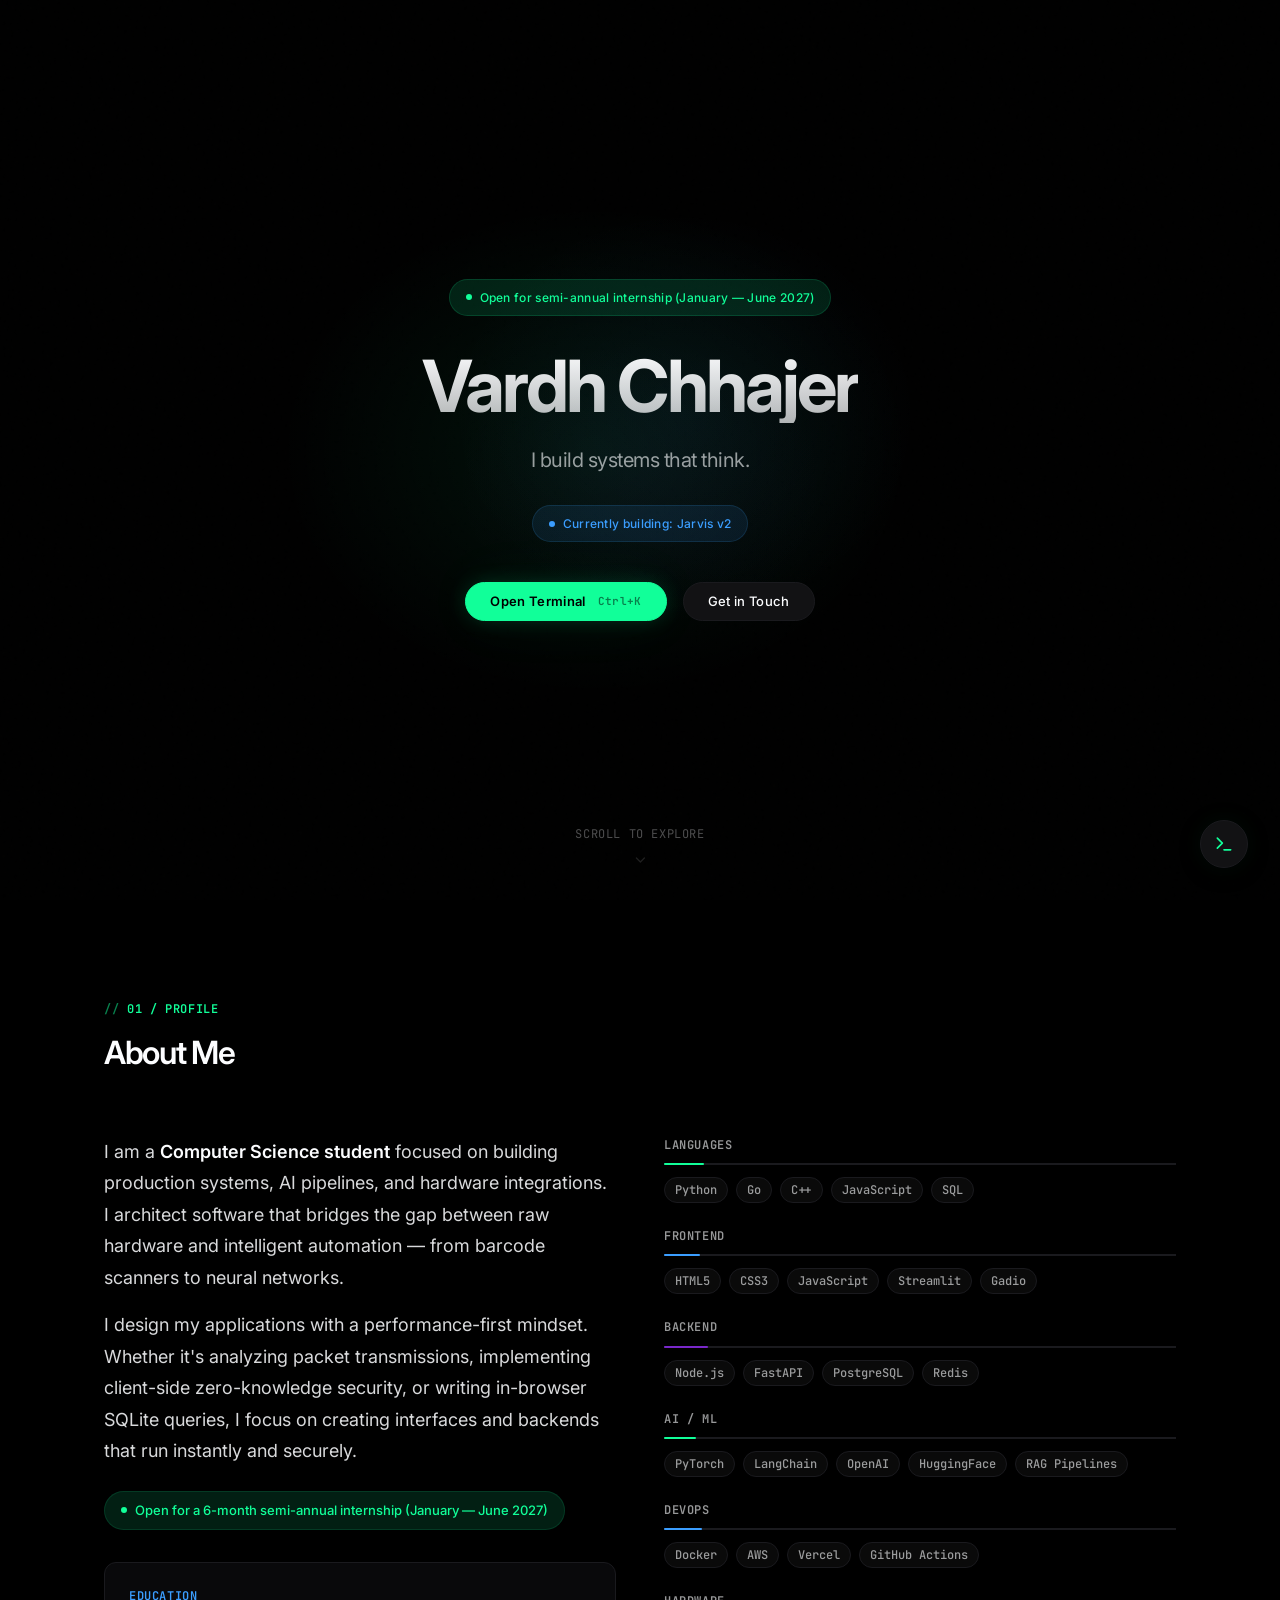
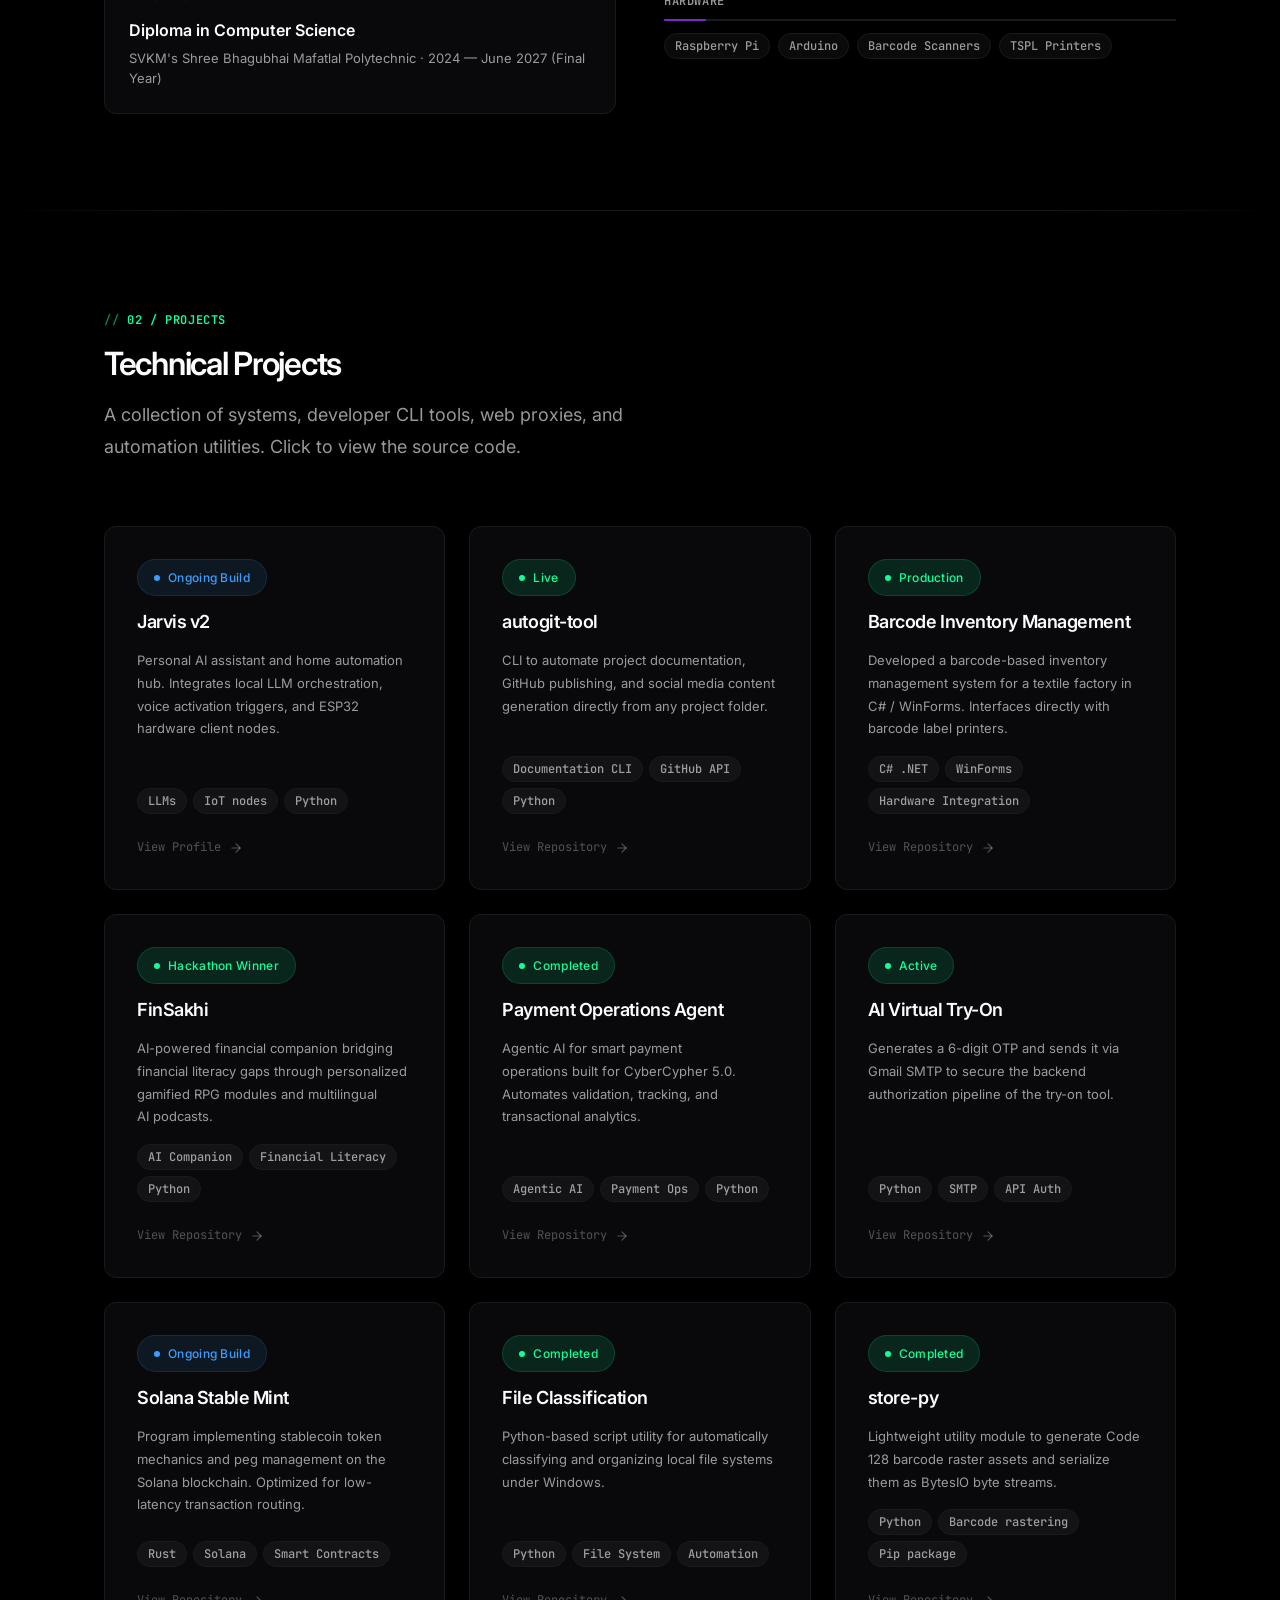
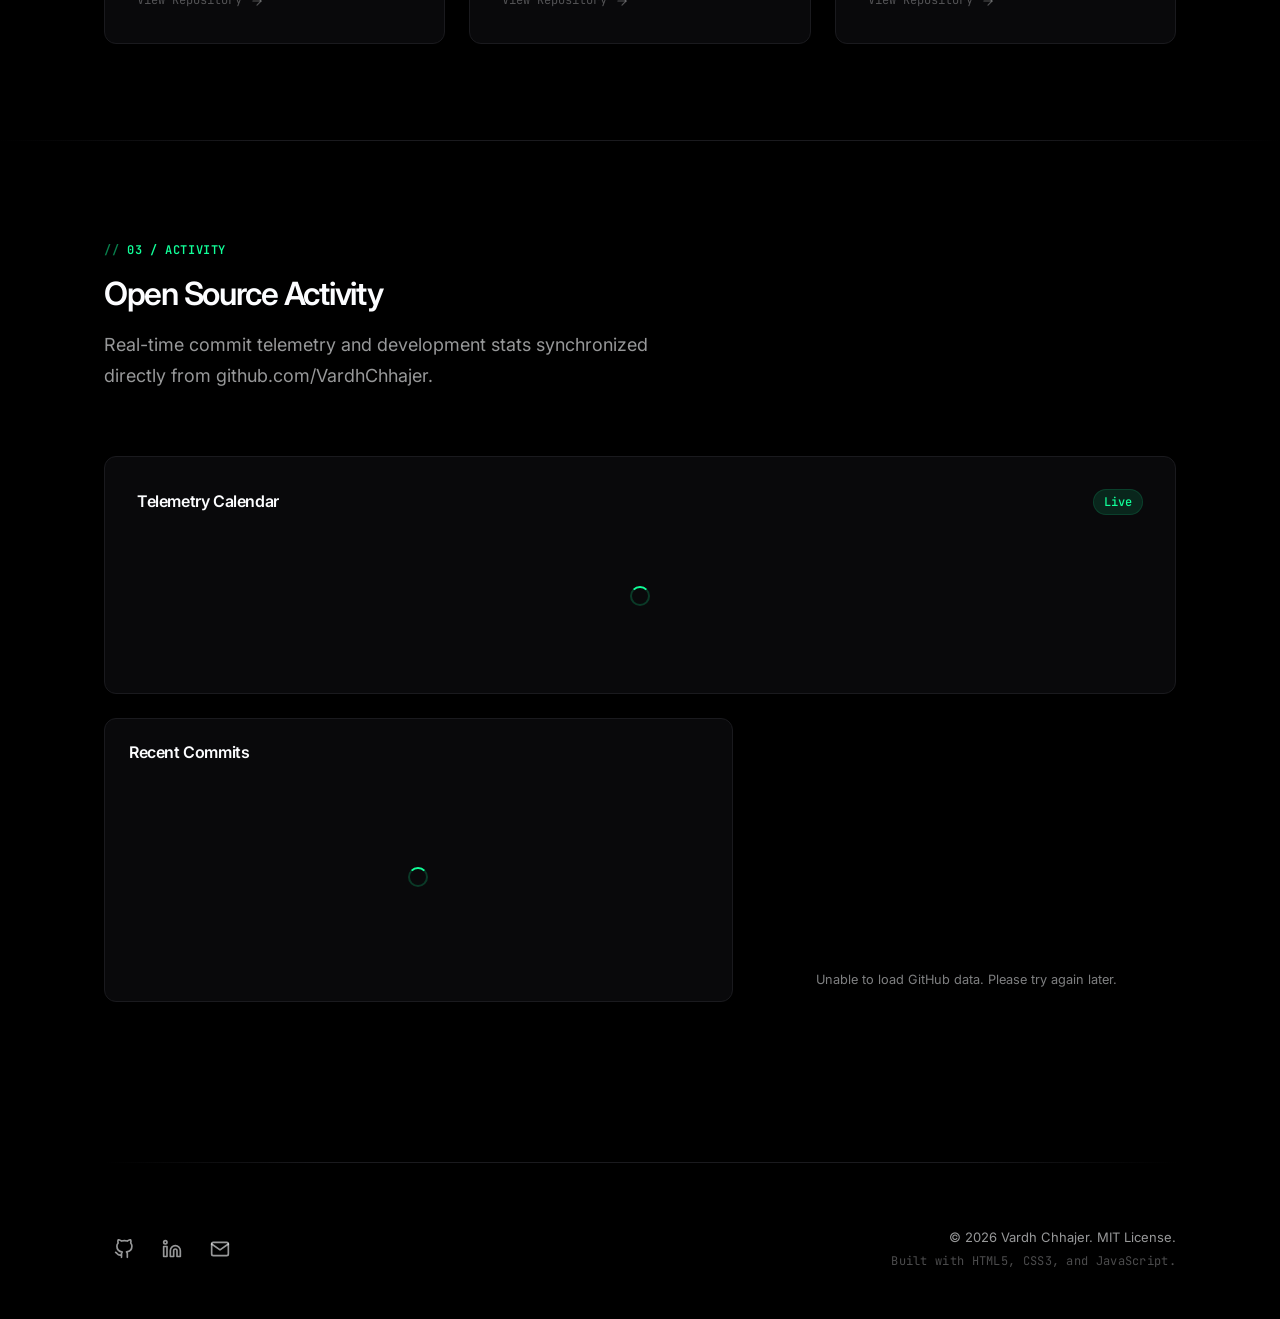
==== index.html @ 9823b561 "portfolio" ====
<!DOCTYPE html>
<html lang="en">
<head>
  <meta charset="UTF-8">
  <meta name="viewport" content="width=device-width, initial-scale=1.0">
  <meta name="description" content="Vardh Chhajer — CS student, systems developer, and AI pipeline builder. Exploring software, hardware, and automation.">
  <title>Vardh Chhajer — Portfolio</title>
  
  <!-- CSS Stylesheets -->
  <link rel="stylesheet" href="css/globals.css">
  <link rel="stylesheet" href="css/components.css">
  <link rel="stylesheet" href="css/github.css">
  <link rel="stylesheet" href="css/terminal.css">
  
  <!-- Favicon -->
  <link rel="icon" type="image/png" href="data:image/svg+xml,<svg xmlns=%22http://www.w3.org/2000/svg%22 viewBox=%220 0 100 100%22><rect width=%22100%22 height=%22100%22 rx=%2220%22 fill=%22%23000000%22/><circle cx=%2250%22 cy=%2250%22 r=%2225%22 fill=%22%2311ff99%22/></svg>">
  
  <!-- Preconnect to Google Fonts -->
  <link rel="preconnect" href="https://fonts.googleapis.com">
  <link rel="preconnect" href="https://fonts.gstatic.com" crossorigin>

  <!-- JSON-LD Person Schema -->
  <script type="application/ld+json">
    {
      "@context": "https://schema.org",
      "@type": "Person",
      "name": "Vardh Chhajer",
      "jobTitle": "Full-Stack Developer & Systems Builder",
      "url": "https://vardh.dev",
      "sameAs": [
        "https://github.com/VardhChhajer",
        "https://linkedin.com/in/vardh-chhajer"
      ],
      "knowsAbout": [
        "TypeScript", "Python", "Rust", "Go", "C++", "SQL",
        "React", "Next.js", "Tailwind CSS",
        "Node.js", "FastAPI", "PostgreSQL", "Redis",
        "PyTorch", "LangChain", "OpenAI", "RAG Pipelines",
        "Hardware Integration", "Raspberry Pi"
      ]
    }
  </script>
</head>
<body class="bg-void">

  <!-- Hero Section -->
  <header class="hero">
    <div class="hero__content">
      <div class="hero__badge animate-fade-in-up">
        <span class="status-badge">Open for semi-annual internship (January — June 2027)</span>
      </div>
      <h1 class="hero__name animate-fade-in-up" data-delay="100">Vardh Chhajer</h1>
      <p class="hero__tagline animate-fade-in-up" data-delay="200">I build systems that think.</p>
      
      <div class="hero__status animate-fade-in-up" data-delay="250">
        <span class="status-badge status-badge--blue">Currently building: Jarvis v2</span>
      </div>
      
      <div class="hero__actions animate-fade-in-up" data-delay="300">
        <button class="btn btn-primary glow-green" data-terminal-trigger>
          <span>Open Terminal</span>
          <span class="font-mono" style="opacity:0.5;font-size:0.85em;margin-left:4px">Ctrl+K</span>
        </button>
        <a href="mailto:vardh@vardh.dev" class="btn btn-secondary">Get in Touch</a>
      </div>
    </div>
    
    <div class="hero__scroll-hint">
      <span>Scroll to explore</span>
      <svg viewBox="0 0 24 24" fill="none" stroke="currentColor" stroke-width="2" stroke-linecap="round" stroke-linejoin="round">
        <polyline points="6 9 12 15 18 9"></polyline>
      </svg>
    </div>
  </header>

  <!-- About Section -->
  <section id="about" class="section section-padding">
    <div class="section-header animate-fade-in-up">
      <div class="section-label">01 / Profile</div>
      <h2 class="section-title">About Me</h2>
    </div>
    
    <div class="about__grid">
      <div class="animate-fade-in-up" data-delay="100">
        <p class="about__bio">
          I am a <strong>Computer Science student</strong> focused on building production systems, AI pipelines, and hardware integrations. I architect software that bridges the gap between raw hardware and intelligent automation — from barcode scanners to neural networks.
        </p>
        <p class="about__bio" style="margin-top:var(--space-md)">
          I design my applications with a performance-first mindset. Whether it's analyzing packet transmissions, implementing client-side zero-knowledge security, or writing in-browser SQLite queries, I focus on creating interfaces and backends that run instantly and securely.
        </p>
        <div class="about__availability">
          Open for a 6-month semi-annual internship (January — June 2027)
        </div>
        
        <div class="education-card animate-fade-in-up" data-delay="200" style="margin-top:var(--space-xl)">
          <div class="education-card__label">Education</div>
          <div class="education-card__degree">Diploma in Computer Science</div>
          <div class="education-card__school">SVKM's Shree Bhagubhai Mafatlal Polytechnic · 2024 — June 2027 (Final Year)</div>
        </div>
      </div>
      
      <div class="skills animate-stagger">
        <div class="skills__category animate-fade-in-up">
          <div class="skills__label">Languages</div>
          <div class="skills__list">
            <span class="tag">Python</span>
            <span class="tag">Go</span>
            <span class="tag">C++</span>
            <span class="tag">JavaScript</span>
            <span class="tag">SQL</span>
          </div>
        </div>
        
        <div class="skills__category animate-fade-in-up">
          <div class="skills__label">Frontend</div>
          <div class="skills__list">
            <span class="tag">HTML5</span>
            <span class="tag">CSS3</span>
            <span class="tag">JavaScript</span>
            <span class="tag">Streamlit</span>
            <span class="tag">Gadio</span>
          </div>
        </div>
        
        <div class="skills__category animate-fade-in-up">
          <div class="skills__label">Backend</div>
          <div class="skills__list">
            <span class="tag">Node.js</span>
            <span class="tag">FastAPI</span>
            <span class="tag">PostgreSQL</span>
            <span class="tag">Redis</span>
          </div>
        </div>

        <div class="skills__category animate-fade-in-up">
          <div class="skills__label">AI / ML</div>
          <div class="skills__list">
            <span class="tag">PyTorch</span>
            <span class="tag">LangChain</span>
            <span class="tag">OpenAI</span>
            <span class="tag">HuggingFace</span>
            <span class="tag">RAG Pipelines</span>
          </div>
        </div>

        <div class="skills__category animate-fade-in-up">
          <div class="skills__label">DevOps</div>
          <div class="skills__list">
            <span class="tag">Docker</span>
            <span class="tag">AWS</span>
            <span class="tag">Vercel</span>
            <span class="tag">GitHub Actions</span>
          </div>
        </div>

        <div class="skills__category animate-fade-in-up">
          <div class="skills__label">Hardware</div>
          <div class="skills__list">
            <span class="tag">Raspberry Pi</span>
            <span class="tag">Arduino</span>
            <span class="tag">Barcode Scanners</span>
            <span class="tag">TSPL Printers</span>
          </div>
        </div>
      </div>
    </div>
  </section>

  <hr class="divider">

  <!-- Projects Bento Grid Section -->
  <section id="projects" class="section section-padding">
    <div class="section-header animate-fade-in-up">
      <div class="section-label">02 / Projects</div>
      <h2 class="section-title">Technical Projects</h2>
      <p class="section-subtitle">A collection of systems, developer CLI tools, web proxies, and automation utilities. Click to view the source code.</p>
    </div>
    
    <div class="bento-grid">
      <!-- Card 1: Jarvis v2 -->
      <a href="https://github.com/vardhchhajer" target="_blank" rel="noopener" class="project-card animate-fade-in-up" data-delay="50">
        <div class="project-card__header">
          <span class="status-badge status-badge--blue project-card__status">Ongoing Build</span>
        </div>
        <h3 class="project-card__title">Jarvis v2</h3>
        <p class="project-card__desc">
          Personal AI assistant and home automation hub. Integrates local LLM orchestration, voice activation triggers, and ESP32 hardware client nodes.
        </p>
        <div class="project-card__tags">
          <span class="tag">LLMs</span>
          <span class="tag">IoT nodes</span>
          <span class="tag">Python</span>
        </div>
        <div class="project-card__link-hint">
          <span>View Profile</span>
          <svg viewBox="0 0 24 24" fill="none" stroke="currentColor" stroke-width="2" stroke-linecap="round" stroke-linejoin="round">
            <line x1="5" y1="12" x2="19" y2="12"></line>
            <polyline points="12 5 19 12 12 19"></polyline>
          </svg>
        </div>
      </a>

      <!-- Card 2: autogit-tool -->
      <a href="https://github.com/vardhchhajer/autogit-tool" target="_blank" rel="noopener" class="project-card animate-fade-in-up" data-delay="100">
        <div class="project-card__header">
          <span class="status-badge project-card__status">Live</span>
        </div>
        <h3 class="project-card__title">autogit-tool</h3>
        <p class="project-card__desc">
          CLI to automate project documentation, GitHub publishing, and social media content generation directly from any project folder.
        </p>
        <div class="project-card__tags">
          <span class="tag">Documentation CLI</span>
          <span class="tag">GitHub API</span>
          <span class="tag">Python</span>
        </div>
        <div class="project-card__link-hint">
          <span>View Repository</span>
          <svg viewBox="0 0 24 24" fill="none" stroke="currentColor" stroke-width="2" stroke-linecap="round" stroke-linejoin="round">
            <line x1="5" y1="12" x2="19" y2="12"></line>
            <polyline points="12 5 19 12 12 19"></polyline>
          </svg>
        </div>
      </a>

      <!-- Card 3: Barcode Inventory System -->
      <a href="https://github.com/vardhchhajer/Barcode-Based-Inventory-Management-System" target="_blank" rel="noopener" class="project-card animate-fade-in-up" data-delay="150">
        <div class="project-card__header">
          <span class="status-badge project-card__status">Production</span>
        </div>
        <h3 class="project-card__title">Barcode Inventory Management</h3>
        <p class="project-card__desc">
          Developed a barcode-based inventory management system for a textile factory in C# / WinForms. Interfaces directly with barcode label printers.
        </p>
        <div class="project-card__tags">
          <span class="tag">C# .NET</span>
          <span class="tag">WinForms</span>
          <span class="tag">Hardware Integration</span>
        </div>
        <div class="project-card__link-hint">
          <span>View Repository</span>
          <svg viewBox="0 0 24 24" fill="none" stroke="currentColor" stroke-width="2" stroke-linecap="round" stroke-linejoin="round">
            <line x1="5" y1="12" x2="19" y2="12"></line>
            <polyline points="12 5 19 12 12 19"></polyline>
          </svg>
        </div>
      </a>

      <!-- Card 4: finsakhi -->
      <a href="https://github.com/vardhchhajer/finsakhi" target="_blank" rel="noopener" class="project-card animate-fade-in-up" data-delay="200">
        <div class="project-card__header">
          <span class="status-badge project-card__status">Hackathon Winner</span>
        </div>
        <h3 class="project-card__title">FinSakhi</h3>
        <p class="project-card__desc">
          AI-powered financial companion bridging financial literacy gaps through personalized gamified RPG modules and multilingual AI podcasts.
        </p>
        <div class="project-card__tags">
          <span class="tag">AI Companion</span>
          <span class="tag">Financial Literacy</span>
          <span class="tag">Python</span>
        </div>
        <div class="project-card__link-hint">
          <span>View Repository</span>
          <svg viewBox="0 0 24 24" fill="none" stroke="currentColor" stroke-width="2" stroke-linecap="round" stroke-linejoin="round">
            <line x1="5" y1="12" x2="19" y2="12"></line>
            <polyline points="12 5 19 12 12 19"></polyline>
          </svg>
        </div>
      </a>

      <!-- Card 5: payment-ops-agent -->
      <a href="https://github.com/vardhchhajer/payment-ops-agent" target="_blank" rel="noopener" class="project-card animate-fade-in-up" data-delay="250">
        <div class="project-card__header">
          <span class="status-badge project-card__status">Completed</span>
        </div>
        <h3 class="project-card__title">Payment Operations Agent</h3>
        <p class="project-card__desc">
          Agentic AI for smart payment operations built for CyberCypher 5.0. Automates validation, tracking, and transactional analytics.
        </p>
        <div class="project-card__tags">
          <span class="tag">Agentic AI</span>
          <span class="tag">Payment Ops</span>
          <span class="tag">Python</span>
        </div>
        <div class="project-card__link-hint">
          <span>View Repository</span>
          <svg viewBox="0 0 24 24" fill="none" stroke="currentColor" stroke-width="2" stroke-linecap="round" stroke-linejoin="round">
            <line x1="5" y1="12" x2="19" y2="12"></line>
            <polyline points="12 5 19 12 12 19"></polyline>
          </svg>
        </div>
      </a>

      <!-- Card 6: ai-virtual-tryon -->
      <a href="https://github.com/vardhchhajer/ai-virtual-tryon" target="_blank" rel="noopener" class="project-card animate-fade-in-up" data-delay="300">
        <div class="project-card__header">
          <span class="status-badge project-card__status">Active</span>
        </div>
        <h3 class="project-card__title">AI Virtual Try-On</h3>
        <p class="project-card__desc">
          Generates a 6-digit OTP and sends it via Gmail SMTP to secure the backend authorization pipeline of the try-on tool.
        </p>
        <div class="project-card__tags">
          <span class="tag">Python</span>
          <span class="tag">SMTP</span>
          <span class="tag">API Auth</span>
        </div>
        <div class="project-card__link-hint">
          <span>View Repository</span>
          <svg viewBox="0 0 24 24" fill="none" stroke="currentColor" stroke-width="2" stroke-linecap="round" stroke-linejoin="round">
            <line x1="5" y1="12" x2="19" y2="12"></line>
            <polyline points="12 5 19 12 12 19"></polyline>
          </svg>
        </div>
      </a>

      <!-- Card 7: solana-stable-mint -->
      <a href="https://github.com/vardhchhajer/solana-stable-mint" target="_blank" rel="noopener" class="project-card animate-fade-in-up" data-delay="350">
        <div class="project-card__header">
          <span class="status-badge status-badge--blue project-card__status">Ongoing Build</span>
        </div>
        <h3 class="project-card__title">Solana Stable Mint</h3>
        <p class="project-card__desc">
          Program implementing stablecoin token mechanics and peg management on the Solana blockchain. Optimized for low-latency transaction routing.
        </p>
        <div class="project-card__tags">
          <span class="tag">Rust</span>
          <span class="tag">Solana</span>
          <span class="tag">Smart Contracts</span>
        </div>
        <div class="project-card__link-hint">
          <span>View Repository</span>
          <svg viewBox="0 0 24 24" fill="none" stroke="currentColor" stroke-width="2" stroke-linecap="round" stroke-linejoin="round">
            <line x1="5" y1="12" x2="19" y2="12"></line>
            <polyline points="12 5 19 12 12 19"></polyline>
          </svg>
        </div>
      </a>

      <!-- Card 8: File-classification -->
      <a href="https://github.com/vardhchhajer/File-classification" target="_blank" rel="noopener" class="project-card animate-fade-in-up" data-delay="400">
        <div class="project-card__header">
          <span class="status-badge project-card__status">Completed</span>
        </div>
        <h3 class="project-card__title">File Classification</h3>
        <p class="project-card__desc">
          Python-based script utility for automatically classifying and organizing local file systems under Windows.
        </p>
        <div class="project-card__tags">
          <span class="tag">Python</span>
          <span class="tag">File System</span>
          <span class="tag">Automation</span>
        </div>
        <div class="project-card__link-hint">
          <span>View Repository</span>
          <svg viewBox="0 0 24 24" fill="none" stroke="currentColor" stroke-width="2" stroke-linecap="round" stroke-linejoin="round">
            <line x1="5" y1="12" x2="19" y2="12"></line>
            <polyline points="12 5 19 12 12 19"></polyline>
          </svg>
        </div>
      </a>

      <!-- Card 9: store-py -->
      <a href="https://github.com/vardhchhajer/store-py" target="_blank" rel="noopener" class="project-card animate-fade-in-up" data-delay="450">
        <div class="project-card__header">
          <span class="status-badge project-card__status">Completed</span>
        </div>
        <h3 class="project-card__title">store-py</h3>
        <p class="project-card__desc">
          Lightweight utility module to generate Code 128 barcode raster assets and serialize them as BytesIO byte streams.
        </p>
        <div class="project-card__tags">
          <span class="tag">Python</span>
          <span class="tag">Barcode rastering</span>
          <span class="tag">Pip package</span>
        </div>
        <div class="project-card__link-hint">
          <span>View Repository</span>
          <svg viewBox="0 0 24 24" fill="none" stroke="currentColor" stroke-width="2" stroke-linecap="round" stroke-linejoin="round">
            <line x1="5" y1="12" x2="19" y2="12"></line>
            <polyline points="12 5 19 12 12 19"></polyline>
          </svg>
        </div>
      </a>
    </div>
  </section>

  <hr class="divider">

  <!-- GitHub Integration Section -->
  <section id="github" class="section section-padding">
    <div class="section-header animate-fade-in-up">
      <div class="section-label">03 / Activity</div>
      <h2 class="section-title">Open Source Activity</h2>
      <p class="section-subtitle">Real-time commit telemetry and development stats synchronized directly from github.com/VardhChhajer.</p>
    </div>
    
    <!-- Heatmap container -->
    <div class="card animate-fade-in-up" style="margin-bottom:var(--space-lg);padding:var(--space-xl)">
      <div class="flex items-center justify-between" style="margin-bottom:var(--space-md)">
        <h3 class="text-md font-semibold">Telemetry Calendar</h3>
        <span class="tag tag--green">Live</span>
      </div>
      <div data-github-heatmap style="min-height:130px" class="flex justify-center items-center">
        <div class="animate-spin" style="width:20px;height:20px;border:2px solid rgba(17,255,153,0.2);border-top-color:var(--accent-green);border-radius:50%"></div>
      </div>
    </div>
    
    <div class="github__columns">
      <!-- Commit feed -->
      <div class="card animate-fade-in-up" data-delay="100">
        <h3 class="text-md font-semibold" style="margin-bottom:var(--space-md)">Recent Commits</h3>
        <div data-github-commits style="min-height:200px">
          <div class="flex justify-center items-center" style="height:200px">
            <div class="animate-spin" style="width:20px;height:20px;border:2px solid rgba(17,255,153,0.2);border-top-color:var(--accent-green);border-radius:50%"></div>
          </div>
        </div>
      </div>
      
      <!-- Stats cards column -->
      <div class="flex flex-col gap-md">
        <div data-github-stats class="flex flex-col gap-md" style="flex:1">
          <!-- Dynamically populated stats grid -->
        </div>
        <div data-github-error></div>
      </div>
    </div>
  </section>

  <!-- Footer -->
  <footer class="footer">
    <div class="section">
      <hr class="footer__separator divider">
      <div class="footer__content">
        <div class="footer__socials">
          <a href="https://github.com/VardhChhajer" target="_blank" rel="noopener" class="footer__social-link" aria-label="GitHub">
            <svg viewBox="0 0 24 24" fill="none" stroke="currentColor" stroke-width="2" stroke-linecap="round" stroke-linejoin="round">
              <path d="M9 19c-5 1.5-5-2.5-7-3m14 6v-3.87a3.37 3.37 0 0 0-.94-2.61c3.14-.35 6.44-1.54 6.44-7A5.44 5.44 0 0 0 20 4.77 5.07 5.07 0 0 0 19.91 1S18.73.65 16 2.48a13.38 13.38 0 0 0-7 0C6.27.65 5.09 1 5.09 1A5.07 5.07 0 0 0 5 4.77a5.44 5.44 0 0 0-1.5 3.78c0 5.42 3.3 6.61 6.44 7A3.37 3.37 0 0 0 9 18.13V22"></path>
            </svg>
          </a>
          <a href="https://linkedin.com/in/vardh-chhajer" target="_blank" rel="noopener" class="footer__social-link" aria-label="LinkedIn">
            <svg viewBox="0 0 24 24" fill="none" stroke="currentColor" stroke-width="2" stroke-linecap="round" stroke-linejoin="round">
              <path d="M16 8a6 6 0 0 1 6 6v7h-4v-7a2 2 0 0 0-2-2 2 2 0 0 0-2 2v7h-4v-7a6 6 0 0 1 6-6z"></path>
              <rect x="2" y="9" width="4" height="12"></rect>
              <circle cx="4" cy="4" r="2"></circle>
            </svg>
          </a>
          <a href="mailto:vardh@vardh.dev" class="footer__social-link" aria-label="Email">
            <svg viewBox="0 0 24 24" fill="none" stroke="currentColor" stroke-width="2" stroke-linecap="round" stroke-linejoin="round">
              <path d="M4 4h16c1.1 0 2 .9 2 2v12c0 1.1-.9 2-2 2H4c-1.1 0-2-.9-2-2V6c0-1.1.9-2 2-2z"></path>
              <polyline points="22,6 12,13 2,6"></polyline>
            </svg>
          </a>
        </div>
        
        <div class="footer__info">
          <div class="footer__copyright">
            &copy; 2026 Vardh Chhajer. MIT License.
          </div>
          <div class="footer__built-with">
            Built with HTML5, CSS3, and JavaScript.
          </div>
        </div>
      </div>
    </div>
  </footer>

  <!-- Shared Terminal Overlay -->
  <div id="terminal-overlay" class="terminal-overlay hidden" role="dialog" aria-label="Terminal"></div>
  <button id="terminal-fab" class="terminal-fab" aria-label="Open terminal" data-terminal-trigger>
    <svg viewBox="0 0 24 24" fill="none" stroke="currentColor" stroke-width="2" stroke-linecap="round" stroke-linejoin="round" style="width:20px;height:20px;color:var(--accent-green)"><polyline points="4 17 10 11 4 5"></polyline><line x1="12" y1="19" x2="20" y2="19"></line></svg>
  </button>
  <!-- Scripts -->
  <script type="module" src="js/main.js"></script>
</body>
</html>
---- css/globals.css ----
/* ═══════════════════════════════════════════════════════════════
   PORTFOLIO DESIGN SYSTEM — globals.css
   A premium dark design system for vardh.dev
   ═══════════════════════════════════════════════════════════════ */

/* ── Font Loading ──────────────────────────────────────────── */
@import url('https://fonts.googleapis.com/css2?family=Inter:wght@300;400;500;600;700&family=JetBrains+Mono:wght@400;500;600&display=swap');

/* ── CSS Custom Properties ─────────────────────────────────── */
:root {
  /* Surfaces */
  --void:             #000000;
  --surface-card:     #09090b;
  --surface-elevated: #121214;
  --surface-deep:     #050507;

  /* Typography Colors */
  --primary:          #fcfdff;
  --body:             rgba(252, 253, 255, 0.86);
  --muted:            rgba(252, 253, 255, 0.60);
  --faint:            rgba(252, 253, 255, 0.30);

  /* Borders */
  --border:           #1a1a1e;
  --border-hover:     #2a2a30;
  --border-active:    #3a3a42;

  /* Accent Palette */
  --accent-green:     #11ff99;
  --accent-blue:      #3b9eff;
  --accent-purple:    #7928ca;
  --accent-green-dim: rgba(17, 255, 153, 0.12);
  --accent-blue-dim:  rgba(59, 158, 255, 0.10);
  --accent-purple-dim:rgba(121, 40, 202, 0.10);

  /* Border Radii */
  --radius-sm:   6px;
  --radius-md:   8px;
  --radius-lg:   12px;
  --radius-xl:   16px;
  --radius-full: 9999px;

  /* Spacing Scale */
  --space-2xs: 4px;
  --space-xs:  8px;
  --space-sm:  12px;
  --space-md:  16px;
  --space-lg:  24px;
  --space-xl:  32px;
  --space-2xl: 48px;
  --space-3xl: 64px;
  --space-section: 96px;

  /* Typography */
  --font-sans:  'Inter', -apple-system, BlinkMacSystemFont, 'Segoe UI', Roboto, Oxygen, Ubuntu, sans-serif;
  --font-mono:  'JetBrains Mono', 'Cascadia Code', 'Fira Code', 'Consolas', monospace;

  --text-xs:    0.75rem;    /* 12px */
  --text-sm:    0.8125rem;  /* 13px */
  --text-base:  0.9375rem;  /* 15px */
  --text-md:    1rem;       /* 16px */
  --text-lg:    1.125rem;   /* 18px */
  --text-xl:    1.25rem;    /* 20px */
  --text-2xl:   1.5rem;     /* 24px */
  --text-3xl:   2rem;       /* 32px */
  --text-4xl:   2.5rem;     /* 40px */
  --text-5xl:   3rem;       /* 48px */
  --text-6xl:   3.75rem;    /* 60px */
  --text-display: clamp(2.5rem, 5vw + 1rem, 4.5rem);

  --leading-tight:  1.15;
  --leading-snug:   1.3;
  --leading-normal: 1.6;
  --leading-relaxed:1.75;

  --tracking-tighter: -0.04em;
  --tracking-tight:   -0.025em;
  --tracking-normal:   0;
  --tracking-wide:     0.025em;
  --tracking-wider:    0.05em;

  /* Shadows & Glows */
  --shadow-sm:    0 1px 2px rgba(0,0,0,0.5);
  --shadow-md:    0 4px 12px rgba(0,0,0,0.4);
  --shadow-lg:    0 8px 30px rgba(0,0,0,0.5);
  --shadow-xl:    0 20px 60px rgba(0,0,0,0.6);
  --glow-green:   0 0 20px rgba(17,255,153,0.15), 0 0 60px rgba(17,255,153,0.05);
  --glow-blue:    0 0 20px rgba(59,158,255,0.15), 0 0 60px rgba(59,158,255,0.05);
  --glow-purple:  0 0 20px rgba(121,40,202,0.15), 0 0 60px rgba(121,40,202,0.05);
  --glow-green-strong:  0 0 30px rgba(17,255,153,0.25), 0 0 80px rgba(17,255,153,0.08);
  --glow-blue-strong:   0 0 30px rgba(59,158,255,0.25), 0 0 80px rgba(59,158,255,0.08);

  /* Transitions */
  --ease-out-expo: cubic-bezier(0.16, 1, 0.3, 1);
  --ease-out-quart: cubic-bezier(0.25, 1, 0.5, 1);
  --ease-spring: cubic-bezier(0.34, 1.56, 0.64, 1);
  --duration-fast:   150ms;
  --duration-normal: 250ms;
  --duration-slow:   400ms;
  --duration-slower:  600ms;

  /* Z-index scale */
  --z-base:     1;
  --z-dropdown: 100;
  --z-sticky:   200;
  --z-overlay:  500;
  --z-modal:    1000;
  --z-terminal: 9999;
}


/* ── CSS Reset ─────────────────────────────────────────────── */
*, *::before, *::after {
  margin: 0;
  padding: 0;
  box-sizing: border-box;
}

html {
  scroll-behavior: smooth;
  -webkit-text-size-adjust: 100%;
  text-size-adjust: 100%;
  -moz-osx-font-smoothing: grayscale;
  -webkit-font-smoothing: antialiased;
  font-synthesis: none;
  text-rendering: optimizeLegibility;
}

body {
  font-family: var(--font-sans);
  font-size: var(--text-base);
  line-height: var(--leading-normal);
  color: var(--body);
  background-color: var(--void);
  min-height: 100vh;
  overflow-x: hidden;
}

img, picture, video, canvas, svg {
  display: block;
  max-width: 100%;
}

input, button, textarea, select {
  font: inherit;
  color: inherit;
}

a {
  color: inherit;
  text-decoration: none;
}

ul, ol {
  list-style: none;
}

h1, h2, h3, h4, h5, h6 {
  color: var(--primary);
  font-weight: 600;
  line-height: var(--leading-tight);
  letter-spacing: var(--tracking-tight);
  text-wrap: balance;
}

p {
  text-wrap: pretty;
}

::selection {
  background-color: rgba(17, 255, 153, 0.20);
  color: var(--primary);
}

::-moz-selection {
  background-color: rgba(17, 255, 153, 0.20);
  color: var(--primary);
}

/* Focus styles */
:focus-visible {
  outline: 2px solid var(--accent-green);
  outline-offset: 2px;
  border-radius: var(--radius-sm);
}

/* Scrollbar styling */
::-webkit-scrollbar {
  width: 6px;
  height: 6px;
}

::-webkit-scrollbar-track {
  background: transparent;
}

::-webkit-scrollbar-thumb {
  background: var(--border-hover);
  border-radius: var(--radius-full);
}

::-webkit-scrollbar-thumb:hover {
  background: var(--border-active);
}


/* ── Typography Utilities ──────────────────────────────────── */
.text-primary   { color: var(--primary) !important; }
.text-body      { color: var(--body) !important; }
.text-muted     { color: var(--muted) !important; }
.text-faint     { color: var(--faint) !important; }
.text-accent-green  { color: var(--accent-green) !important; }
.text-accent-blue   { color: var(--accent-blue) !important; }
.text-accent-purple { color: var(--accent-purple) !important; }

.text-xs    { font-size: var(--text-xs); }
.text-sm    { font-size: var(--text-sm); }
.text-base  { font-size: var(--text-base); }
.text-md    { font-size: var(--text-md); }
.text-lg    { font-size: var(--text-lg); }
.text-xl    { font-size: var(--text-xl); }
.text-2xl   { font-size: var(--text-2xl); }
.text-3xl   { font-size: var(--text-3xl); }

.font-mono  { font-family: var(--font-mono); }
.font-light    { font-weight: 300; }
.font-normal   { font-weight: 400; }
.font-medium   { font-weight: 500; }
.font-semibold { font-weight: 600; }
.font-bold     { font-weight: 700; }

.tracking-tighter { letter-spacing: var(--tracking-tighter); }
.tracking-tight   { letter-spacing: var(--tracking-tight); }
.tracking-wide    { letter-spacing: var(--tracking-wide); }
.tracking-wider   { letter-spacing: var(--tracking-wider); }

.leading-tight   { line-height: var(--leading-tight); }
.leading-snug    { line-height: var(--leading-snug); }
.leading-normal  { line-height: var(--leading-normal); }
.leading-relaxed { line-height: var(--leading-relaxed); }

.uppercase { text-transform: uppercase; }


/* ── Background Utilities ──────────────────────────────────── */
.bg-void            { background-color: var(--void); }
.bg-surface-card    { background-color: var(--surface-card); }
.bg-surface-elevated{ background-color: var(--surface-elevated); }
.bg-surface-deep    { background-color: var(--surface-deep); }


/* ── Layout Utilities ──────────────────────────────────────── */
.section {
  width: 100%;
  max-width: 1120px;
  margin-left: auto;
  margin-right: auto;
  padding-left: var(--space-lg);
  padding-right: var(--space-lg);
}

.section-padding {
  padding-top: var(--space-section);
  padding-bottom: var(--space-section);
}

.flex       { display: flex; }
.flex-col   { flex-direction: column; }
.flex-wrap  { flex-wrap: wrap; }
.items-center   { align-items: center; }
.items-start    { align-items: flex-start; }
.justify-center { justify-content: center; }
.justify-between{ justify-content: space-between; }
.gap-xs     { gap: var(--space-xs); }
.gap-sm     { gap: var(--space-sm); }
.gap-md     { gap: var(--space-md); }
.gap-lg     { gap: var(--space-lg); }
.gap-xl     { gap: var(--space-xl); }

.hidden { display: none !important; }
.sr-only {
  position: absolute;
  width: 1px;
  height: 1px;
  padding: 0;
  margin: -1px;
  overflow: hidden;
  clip: rect(0, 0, 0, 0);
  white-space: nowrap;
  border: 0;
}


/* ── Component: Buttons ────────────────────────────────────── */
.btn {
  display: inline-flex;
  align-items: center;
  justify-content: center;
  gap: var(--space-xs);
  padding: var(--space-sm) var(--space-lg);
  font-size: var(--text-sm);
  font-weight: 500;
  letter-spacing: var(--tracking-wide);
  border-radius: var(--radius-full);
  border: 1px solid transparent;
  cursor: pointer;
  transition:
    background-color var(--duration-normal) var(--ease-out-expo),
    border-color var(--duration-normal) var(--ease-out-expo),
    box-shadow var(--duration-normal) var(--ease-out-expo),
    transform var(--duration-fast) var(--ease-out-expo);
  white-space: nowrap;
  user-select: none;
  -webkit-user-select: none;
  text-decoration: none;
  line-height: 1;
}

.btn:active {
  transform: scale(0.97);
}

.btn-primary {
  background-color: var(--accent-green);
  color: var(--void);
  border-color: var(--accent-green);
  font-weight: 600;
}

.btn-primary:hover {
  background-color: #14e88d;
  box-shadow: var(--glow-green-strong);
  transform: translateY(-1px);
}

.btn-primary:active {
  transform: translateY(0) scale(0.97);
}

.btn-secondary {
  background-color: var(--surface-elevated);
  color: var(--primary);
  border-color: var(--border);
}

.btn-secondary:hover {
  background-color: #1a1a1e;
  border-color: var(--border-hover);
  box-shadow: var(--shadow-md);
  transform: translateY(-1px);
}

.btn-ghost {
  background-color: transparent;
  color: var(--muted);
  border-color: transparent;
}

.btn-ghost:hover {
  color: var(--primary);
  background-color: rgba(252, 253, 255, 0.05);
}

.btn-sm {
  padding: var(--space-xs) var(--space-md);
  font-size: var(--text-xs);
}

.btn-lg {
  padding: var(--space-md) var(--space-xl);
  font-size: var(--text-base);
}

.btn-icon {
  width: 36px;
  height: 36px;
  padding: 0;
  border-radius: var(--radius-md);
}


/* ── Component: Status Badge ───────────────────────────────── */
.status-badge {
  display: inline-flex;
  align-items: center;
  gap: var(--space-xs);
  padding: var(--space-xs) var(--space-md);
  font-size: var(--text-xs);
  font-weight: 500;
  color: var(--accent-green);
  background-color: var(--accent-green-dim);
  border: 1px solid rgba(17, 255, 153, 0.15);
  border-radius: var(--radius-full);
  letter-spacing: var(--tracking-wide);
}

.status-badge::before {
  content: '';
  width: 6px;
  height: 6px;
  border-radius: 50%;
  background-color: var(--accent-green);
  flex-shrink: 0;
}

.status-badge--blue {
  color: var(--accent-blue);
  background-color: var(--accent-blue-dim);
  border-color: rgba(59, 158, 255, 0.15);
}

.status-badge--blue::before {
  background-color: var(--accent-blue);
}


/* ── Component: Card ───────────────────────────────────────── */
.card {
  background-color: var(--surface-card);
  border: 1px solid var(--border);
  border-radius: var(--radius-lg);
  padding: var(--space-lg);
  transition:
    background-color var(--duration-normal) var(--ease-out-expo),
    border-color var(--duration-normal) var(--ease-out-expo),
    box-shadow var(--duration-slow) var(--ease-out-expo),
    transform var(--duration-normal) var(--ease-out-expo);
  position: relative;
  overflow: hidden;
}

.card:hover {
  background-color: var(--surface-elevated);
  border-color: var(--border-hover);
  transform: translateY(-2px);
  box-shadow: var(--shadow-lg);
}

.card::before {
  content: '';
  position: absolute;
  inset: 0;
  border-radius: inherit;
  opacity: 0;
  transition: opacity var(--duration-slow) var(--ease-out-expo);
  pointer-events: none;
  background: radial-gradient(
    600px circle at var(--mouse-x, 50%) var(--mouse-y, 50%),
    rgba(17, 255, 153, 0.04),
    transparent 40%
  );
}

.card:hover::before {
  opacity: 1;
}

.card-clickable {
  cursor: pointer;
}

.card-clickable:hover {
  border-color: rgba(17, 255, 153, 0.15);
}


/* ── Component: Tag ────────────────────────────────────────── */
.tag {
  display: inline-flex;
  align-items: center;
  padding: 3px 10px;
  font-size: var(--text-xs);
  font-weight: 500;
  font-family: var(--font-mono);
  color: var(--muted);
  background-color: rgba(252, 253, 255, 0.04);
  border: 1px solid var(--border);
  border-radius: var(--radius-full);
  white-space: nowrap;
  line-height: 1.5;
  transition:
    background-color var(--duration-fast) var(--ease-out-expo),
    border-color var(--duration-fast) var(--ease-out-expo),
    color var(--duration-fast) var(--ease-out-expo);
}

.tag:hover {
  background-color: rgba(252, 253, 255, 0.06);
  border-color: var(--border-hover);
  color: var(--body);
}

.tag--green {
  color: var(--accent-green);
  background-color: var(--accent-green-dim);
  border-color: rgba(17, 255, 153, 0.12);
}

.tag--blue {
  color: var(--accent-blue);
  background-color: var(--accent-blue-dim);
  border-color: rgba(59, 158, 255, 0.12);
}


/* ── Component: Section Header ─────────────────────────────── */
.section-header {
  margin-bottom: var(--space-3xl);
}

.section-label {
  display: inline-flex;
  align-items: center;
  gap: var(--space-xs);
  font-size: var(--text-xs);
  font-weight: 600;
  font-family: var(--font-mono);
  color: var(--accent-green);
  text-transform: uppercase;
  letter-spacing: var(--tracking-wider);
  margin-bottom: var(--space-md);
}

.section-label::before {
  content: '//';
  opacity: 0.5;
}

.section-title {
  font-size: var(--text-3xl);
  font-weight: 600;
  color: var(--primary);
  letter-spacing: var(--tracking-tighter);
  line-height: var(--leading-tight);
  margin-bottom: var(--space-md);
}

.section-subtitle {
  font-size: var(--text-lg);
  color: var(--muted);
  max-width: 560px;
  line-height: var(--leading-relaxed);
}


/* ── Component: Divider ────────────────────────────────────── */
.divider {
  width: 100%;
  height: 1px;
  background: linear-gradient(
    90deg,
    transparent,
    var(--border) 20%,
    var(--border) 80%,
    transparent
  );
  border: none;
}


/* ── Glow Utilities ────────────────────────────────────────── */
.glow-green  { box-shadow: var(--glow-green); }
.glow-blue   { box-shadow: var(--glow-blue); }
.glow-purple { box-shadow: var(--glow-purple); }


/* ── Animations (respects prefers-reduced-motion) ──────────── */

/* Fade in up */
.animate-fade-in-up {
  opacity: 0;
  transform: translateY(24px);
  transition:
    opacity var(--duration-slower) var(--ease-out-expo),
    transform var(--duration-slower) var(--ease-out-expo);
}

.animate-fade-in-up.is-visible {
  opacity: 1;
  transform: translateY(0);
}

/* Stagger children */
.animate-stagger > .animate-fade-in-up:nth-child(1) { transition-delay: 0ms; }
.animate-stagger > .animate-fade-in-up:nth-child(2) { transition-delay: 80ms; }
.animate-stagger > .animate-fade-in-up:nth-child(3) { transition-delay: 160ms; }
.animate-stagger > .animate-fade-in-up:nth-child(4) { transition-delay: 240ms; }
.animate-stagger > .animate-fade-in-up:nth-child(5) { transition-delay: 320ms; }
.animate-stagger > .animate-fade-in-up:nth-child(6) { transition-delay: 400ms; }

/* Pulse animation for status badge */
@keyframes pulse-dot {
  0%, 100% { opacity: 1; transform: scale(1); }
  50%      { opacity: 0.5; transform: scale(1.8); }
}

.status-badge::before {
  animation: pulse-dot 2s ease-in-out infinite;
}

/* Glow pulse */
@keyframes glow-pulse {
  0%, 100% { opacity: 0.6; }
  50%      { opacity: 1; }
}

.animate-glow-pulse {
  animation: glow-pulse 3s ease-in-out infinite;
}

/* Gentle float */
@keyframes gentle-float {
  0%, 100% { transform: translateY(0px); }
  50%      { transform: translateY(-6px); }
}

.animate-float {
  animation: gentle-float 6s ease-in-out infinite;
}

/* Spin (for loading) */
@keyframes spin {
  to { transform: rotate(360deg); }
}

.animate-spin {
  animation: spin 1s linear infinite;
}

/* Shimmer for loading states */
@keyframes shimmer {
  0%   { background-position: -200% 0; }
  100% { background-position: 200% 0; }
}

.animate-shimmer {
  background: linear-gradient(
    90deg,
    var(--surface-card) 25%,
    var(--surface-elevated) 50%,
    var(--surface-card) 75%
  );
  background-size: 200% 100%;
  animation: shimmer 2s ease-in-out infinite;
}

/* ── Reduced Motion Gate ───────────────────────────────────── */
@media (prefers-reduced-motion: reduce) {
  *, *::before, *::after {
    animation-duration: 0.01ms !important;
    animation-iteration-count: 1 !important;
    transition-duration: 0.01ms !important;
    scroll-behavior: auto !important;
  }

  .animate-fade-in-up {
    opacity: 1;
    transform: none;
  }
}


/* ── Responsive Breakpoints ────────────────────────────────── */

/* Tablet: 640px–1024px */
@media (max-width: 1024px) {
  :root {
    --space-section: 72px;
  }

  .section {
    padding-left: var(--space-lg);
    padding-right: var(--space-lg);
  }

  .section-title {
    font-size: var(--text-2xl);
  }
}

/* Mobile: < 640px */
@media (max-width: 639px) {
  :root {
    --space-section: 56px;
  }

  .section {
    padding-left: var(--space-md);
    padding-right: var(--space-md);
  }

  .section-title {
    font-size: var(--text-xl);
  }

  .section-subtitle {
    font-size: var(--text-base);
  }

  .btn {
    padding: var(--space-sm) var(--space-lg);
    font-size: var(--text-sm);
  }

  .btn-lg {
    padding: var(--space-sm) var(--space-xl);
    font-size: var(--text-sm);
  }
}
---- css/components.css ----
/* ═══════════════════════════════════════════════════════════════
   HOMEPAGE COMPONENTS — components.css
   Hero, About, Bento Grid, Footer section styles
   ═══════════════════════════════════════════════════════════════ */


/* ── HERO SECTION ──────────────────────────────────────────── */
.hero {
  position: relative;
  min-height: 100vh;
  min-height: 100dvh;
  display: flex;
  align-items: center;
  justify-content: center;
  text-align: center;
  overflow: hidden;
  padding: var(--space-xl) var(--space-lg);
}

/* The atmospheric glow — the "wow" moment */
.hero::before {
  content: '';
  position: absolute;
  top: 50%;
  left: 50%;
  transform: translate(-50%, -50%);
  width: 900px;
  height: 700px;
  background:
    radial-gradient(
      ellipse 50% 50% at 45% 50%,
      rgba(17, 255, 153, 0.07) 0%,
      transparent 70%
    ),
    radial-gradient(
      ellipse 40% 45% at 55% 45%,
      rgba(59, 158, 255, 0.05) 0%,
      transparent 65%
    ),
    radial-gradient(
      ellipse 35% 35% at 50% 55%,
      rgba(121, 40, 202, 0.03) 0%,
      transparent 60%
    );
  pointer-events: none;
  z-index: 0;
}

/* A subtle noise texture overlay for depth */
.hero::after {
  content: '';
  position: absolute;
  inset: 0;
  background-image: url("data:image/svg+xml,%3Csvg viewBox='0 0 256 256' xmlns='http://www.w3.org/2000/svg'%3E%3Cfilter id='noise'%3E%3CfeTurbulence type='fractalNoise' baseFrequency='0.9' numOctaves='4' stitchTiles='stitch'/%3E%3C/filter%3E%3Crect width='100%25' height='100%25' filter='url(%23noise)' opacity='0.02'/%3E%3C/svg%3E");
  opacity: 0.4;
  pointer-events: none;
  z-index: 0;
}

.hero__content {
  position: relative;
  z-index: 1;
  display: flex;
  flex-direction: column;
  align-items: center;
  gap: var(--space-lg);
  max-width: 700px;
}

.hero__badge {
  margin-bottom: var(--space-xs);
}

.hero__name {
  font-size: var(--text-display);
  font-weight: 700;
  color: var(--primary);
  letter-spacing: var(--tracking-tighter);
  line-height: 1.05;
  background: linear-gradient(
    180deg,
    var(--primary) 0%,
    rgba(252, 253, 255, 0.7) 100%
  );
  -webkit-background-clip: text;
  background-clip: text;
  -webkit-text-fill-color: transparent;
}

.hero__tagline {
  font-size: var(--text-xl);
  color: var(--muted);
  font-weight: 400;
  letter-spacing: var(--tracking-tight);
  line-height: var(--leading-snug);
  max-width: 500px;
}

.hero__status {
  margin-top: var(--space-xs);
}

.hero__actions {
  display: flex;
  align-items: center;
  gap: var(--space-md);
  margin-top: var(--space-md);
  flex-wrap: wrap;
  justify-content: center;
}

/* Scroll indicator */
.hero__scroll-hint {
  position: absolute;
  bottom: var(--space-xl);
  left: 50%;
  transform: translateX(-50%);
  display: flex;
  flex-direction: column;
  align-items: center;
  gap: var(--space-xs);
  color: var(--faint);
  font-size: var(--text-xs);
  font-family: var(--font-mono);
  letter-spacing: var(--tracking-wider);
  text-transform: uppercase;
}

.hero__scroll-hint svg {
  width: 16px;
  height: 16px;
  opacity: 0.4;
}

@keyframes scroll-bounce {
  0%, 100% { transform: translateY(0); }
  50%      { transform: translateY(4px); }
}

.hero__scroll-hint svg {
  animation: scroll-bounce 2s ease-in-out infinite;
}

/* Hero responsive */
@media (max-width: 639px) {
  .hero {
    padding: var(--space-xl) var(--space-md);
    min-height: calc(100vh - 60px);
    min-height: calc(100dvh - 60px);
  }

  .hero__name {
    font-size: clamp(2rem, 10vw, 3rem);
  }

  .hero__tagline {
    font-size: var(--text-lg);
  }

  .hero__actions {
    flex-direction: column;
    width: 100%;
  }

  .hero__actions .btn {
    width: 100%;
  }

  .hero__scroll-hint {
    display: none;
  }
}


/* ── ABOUT SECTION ─────────────────────────────────────────── */
.about {
  position: relative;
}

/* Subtle top glow for the about section */
.about::before {
  content: '';
  position: absolute;
  top: -100px;
  left: 50%;
  transform: translateX(-50%);
  width: 800px;
  height: 200px;
  background: radial-gradient(
    ellipse 50% 100% at 50% 0%,
    rgba(17, 255, 153, 0.03),
    transparent
  );
  pointer-events: none;
}

.about__grid {
  display: grid;
  grid-template-columns: 1fr 1fr;
  gap: var(--space-2xl);
  align-items: start;
}

.about__bio {
  font-size: var(--text-lg);
  color: var(--body);
  line-height: var(--leading-relaxed);
  max-width: 520px;
}

.about__bio strong {
  color: var(--primary);
  font-weight: 600;
}

.about__availability {
  display: inline-flex;
  align-items: center;
  gap: var(--space-xs);
  margin-top: var(--space-lg);
  padding: var(--space-xs) var(--space-md);
  background-color: var(--accent-green-dim);
  border: 1px solid rgba(17, 255, 153, 0.12);
  border-radius: var(--radius-full);
  font-size: var(--text-sm);
  color: var(--accent-green);
  font-weight: 500;
}

.about__availability::before {
  content: '';
  width: 6px;
  height: 6px;
  border-radius: 50%;
  background-color: var(--accent-green);
  animation: pulse-dot 2s ease-in-out infinite;
}

/* ── Skills Grid ───────────────────────────────────────────── */
.skills {
  display: flex;
  flex-direction: column;
  gap: var(--space-lg);
}

.skills__category {
  display: flex;
  flex-direction: column;
  gap: var(--space-sm);
}

.skills__label {
  font-size: var(--text-xs);
  font-weight: 600;
  font-family: var(--font-mono);
  text-transform: uppercase;
  letter-spacing: var(--tracking-wider);
  color: var(--muted);
  padding-bottom: var(--space-xs);
  border-bottom: 2px solid var(--border);
  position: relative;
}

.skills__label::after {
  content: '';
  position: absolute;
  bottom: -2px;
  left: 0;
  height: 2px;
  border-radius: 1px;
  transition: width var(--duration-slow) var(--ease-out-expo);
}

.skills__category:nth-child(1) .skills__label::after {
  width: 40px;
  background-color: var(--accent-green);
}

.skills__category:nth-child(2) .skills__label::after {
  width: 36px;
  background-color: var(--accent-blue);
}

.skills__category:nth-child(3) .skills__label::after {
  width: 44px;
  background-color: var(--accent-purple);
}

.skills__category:nth-child(4) .skills__label::after {
  width: 32px;
  background-color: var(--accent-green);
}

.skills__category:nth-child(5) .skills__label::after {
  width: 38px;
  background-color: var(--accent-blue);
}

.skills__category:nth-child(6) .skills__label::after {
  width: 42px;
  background-color: var(--accent-purple);
}

.skills__list {
  display: flex;
  flex-wrap: wrap;
  gap: var(--space-xs);
}

/* ── Education Card ────────────────────────────────────────── */
.education-card {
  margin-top: var(--space-2xl);
  padding: var(--space-lg);
  background-color: var(--surface-card);
  border: 1px solid var(--border);
  border-radius: var(--radius-lg);
}

.education-card__label {
  font-size: var(--text-xs);
  font-family: var(--font-mono);
  color: var(--accent-blue);
  text-transform: uppercase;
  letter-spacing: var(--tracking-wider);
  font-weight: 600;
  margin-bottom: var(--space-sm);
}

.education-card__degree {
  font-size: var(--text-md);
  font-weight: 600;
  color: var(--primary);
  margin-bottom: var(--space-2xs);
}

.education-card__school {
  font-size: var(--text-sm);
  color: var(--muted);
}

/* About responsive */
@media (max-width: 1024px) {
  .about__grid {
    grid-template-columns: 1fr;
    gap: var(--space-2xl);
  }

  .about__bio {
    max-width: 100%;
  }
}


/* ── PROJECTS BENTO GRID ───────────────────────────────────── */
.projects {
  position: relative;
}

.projects::before {
  content: '';
  position: absolute;
  top: -50px;
  right: -200px;
  width: 500px;
  height: 500px;
  background: radial-gradient(
    circle,
    rgba(59, 158, 255, 0.03),
    transparent 70%
  );
  pointer-events: none;
}

.bento-grid {
  display: grid;
  grid-template-columns: repeat(3, 1fr);
  gap: var(--space-lg);
}

/* ── Project Card ──────────────────────────────────────────── */
.project-card {
  background-color: var(--surface-card);
  border: 1px solid var(--border);
  border-radius: var(--radius-lg);
  padding: var(--space-xl);
  display: flex;
  flex-direction: column;
  gap: var(--space-md);
  text-decoration: none;
  color: inherit;
  position: relative;
  overflow: hidden;
  transition:
    background-color var(--duration-normal) var(--ease-out-expo),
    border-color var(--duration-normal) var(--ease-out-expo),
    box-shadow var(--duration-slow) var(--ease-out-expo),
    transform var(--duration-normal) var(--ease-out-expo);
}

/* Hover gradient reveal */
.project-card::before {
  content: '';
  position: absolute;
  inset: 0;
  border-radius: inherit;
  opacity: 0;
  transition: opacity var(--duration-slow) var(--ease-out-expo);
  pointer-events: none;
  background: linear-gradient(
    135deg,
    rgba(17, 255, 153, 0.03) 0%,
    transparent 50%,
    rgba(59, 158, 255, 0.02) 100%
  );
}

/* Top accent line on hover */
.project-card::after {
  content: '';
  position: absolute;
  top: 0;
  left: var(--space-xl);
  right: var(--space-xl);
  height: 1px;
  background: linear-gradient(
    90deg,
    transparent,
    var(--accent-green) 50%,
    transparent
  );
  opacity: 0;
  transition: opacity var(--duration-slow) var(--ease-out-expo);
}

.project-card:hover {
  background-color: var(--surface-elevated);
  border-color: rgba(17, 255, 153, 0.12);
  transform: translateY(-4px);
  box-shadow:
    0 8px 30px rgba(0, 0, 0, 0.4),
    0 0 40px rgba(17, 255, 153, 0.04);
}

.project-card:hover::before {
  opacity: 1;
}

.project-card:hover::after {
  opacity: 1;
}

.project-card__header {
  display: flex;
  align-items: flex-start;
  justify-content: space-between;
  gap: var(--space-sm);
}

.project-card__icon {
  font-size: var(--text-3xl);
  line-height: 1;
  flex-shrink: 0;
}

.project-card__status {
  flex-shrink: 0;
}

.project-card__title {
  font-size: var(--text-lg);
  font-weight: 600;
  color: var(--primary);
  letter-spacing: var(--tracking-tight);
}

.project-card__desc {
  font-size: var(--text-sm);
  color: var(--muted);
  line-height: var(--leading-relaxed);
  flex-grow: 1;
}

.project-card__tags {
  display: flex;
  flex-wrap: wrap;
  gap: 6px;
  margin-top: auto;
}

.project-card__link-hint {
  display: flex;
  align-items: center;
  gap: var(--space-xs);
  font-size: var(--text-xs);
  font-family: var(--font-mono);
  color: var(--faint);
  margin-top: var(--space-xs);
  transition: color var(--duration-normal) var(--ease-out-expo);
}

.project-card:hover .project-card__link-hint {
  color: var(--accent-green);
}

.project-card__link-hint svg {
  width: 14px;
  height: 14px;
  transition: transform var(--duration-normal) var(--ease-out-expo);
}

.project-card:hover .project-card__link-hint svg {
  transform: translateX(3px);
}

/* Bento responsive */
@media (max-width: 1024px) {
  .bento-grid {
    grid-template-columns: repeat(2, 1fr);
  }
}

@media (max-width: 639px) {
  .bento-grid {
    grid-template-columns: 1fr;
  }

  .project-card {
    padding: var(--space-lg);
  }
}


/* ── FOOTER ────────────────────────────────────────────────── */
.footer {
  position: relative;
  padding-top: var(--space-3xl);
  padding-bottom: var(--space-2xl);
}

.footer__separator {
  margin-bottom: var(--space-3xl);
}

.footer__content {
  display: flex;
  align-items: center;
  justify-content: space-between;
  gap: var(--space-lg);
  flex-wrap: wrap;
}

.footer__socials {
  display: flex;
  align-items: center;
  gap: var(--space-xs);
}

.footer__social-link {
  display: inline-flex;
  align-items: center;
  justify-content: center;
  width: 40px;
  height: 40px;
  border-radius: var(--radius-md);
  color: var(--muted);
  transition:
    color var(--duration-normal) var(--ease-out-expo),
    background-color var(--duration-normal) var(--ease-out-expo),
    transform var(--duration-fast) var(--ease-out-expo);
}

.footer__social-link:hover {
  color: var(--primary);
  background-color: rgba(252, 253, 255, 0.05);
  transform: translateY(-2px);
}

.footer__social-link svg {
  width: 20px;
  height: 20px;
}

.footer__info {
  display: flex;
  flex-direction: column;
  align-items: flex-end;
  gap: var(--space-2xs);
}

.footer__copyright {
  font-size: var(--text-sm);
  color: var(--muted);
}

.footer__built-with {
  font-size: var(--text-xs);
  font-family: var(--font-mono);
  color: var(--faint);
  letter-spacing: var(--tracking-wide);
}

.footer__built-with span {
  color: var(--accent-green);
}

/* Footer responsive */
@media (max-width: 639px) {
  .footer__content {
    flex-direction: column;
    align-items: center;
    text-align: center;
  }

  .footer__info {
    align-items: center;
  }
}
---- css/github.css ----
/* ═══════════════════════════════════════════════════════════════
   GITHUB SECTION — github.css
   Contribution heatmap, stats cards, commit feed
   ═══════════════════════════════════════════════════════════════ */


/* ── GitHub Section Container ──────────────────────────────── */
.github {
  position: relative;
}

.github::before {
  content: '';
  position: absolute;
  top: 0;
  left: 50%;
  transform: translateX(-50%);
  width: 600px;
  height: 300px;
  background: radial-gradient(
    ellipse 50% 80% at 50% 0%,
    rgba(59, 158, 255, 0.03),
    transparent
  );
  pointer-events: none;
}

.github__inner {
  display: flex;
  flex-direction: column;
  gap: var(--space-2xl);
}


/* ── Contribution Heatmap ──────────────────────────────────── */
.heatmap {
  background-color: var(--surface-card);
  border: 1px solid var(--border);
  border-radius: var(--radius-lg);
  padding: var(--space-lg);
  overflow-x: auto;
}

.heatmap__header {
  display: flex;
  align-items: center;
  justify-content: space-between;
  margin-bottom: var(--space-md);
  gap: var(--space-md);
}

.heatmap__title {
  font-size: var(--text-sm);
  font-weight: 600;
  color: var(--primary);
}

.heatmap__legend {
  display: flex;
  align-items: center;
  gap: var(--space-xs);
  font-size: var(--text-xs);
  color: var(--faint);
}

.heatmap__legend-label {
  margin-right: 2px;
}

.heatmap__legend-squares {
  display: flex;
  gap: 3px;
}

.heatmap__legend-square {
  width: 10px;
  height: 10px;
  border-radius: 2px;
}

.heatmap__grid-wrapper {
  display: flex;
  gap: var(--space-xs);
}

.heatmap__month-labels {
  display: flex;
  gap: 2px;
  padding-left: 28px;
  margin-bottom: var(--space-2xs);
}

.heatmap__month-label {
  font-size: 9px;
  font-family: var(--font-mono);
  color: var(--faint);
  min-width: 36px;
}

.heatmap__day-labels {
  display: flex;
  flex-direction: column;
  gap: 2px;
  padding-top: 2px;
  flex-shrink: 0;
  width: 24px;
}

.heatmap__day-label {
  font-size: 9px;
  font-family: var(--font-mono);
  color: var(--faint);
  height: 12px;
  line-height: 12px;
}

.heatmap__grid {
  display: grid;
  grid-template-rows: repeat(7, 12px);
  grid-auto-flow: column;
  grid-auto-columns: 12px;
  gap: 3px;
}

.heatmap__cell {
  width: 12px;
  height: 12px;
  border-radius: 2px;
  transition:
    background-color var(--duration-fast) var(--ease-out-expo),
    transform var(--duration-fast) var(--ease-out-expo);
}

.heatmap__cell:hover {
  transform: scale(1.4);
  outline: 1px solid var(--border-hover);
  outline-offset: 1px;
}

/* Heatmap intensity levels */
.heatmap__cell--0 { background-color: rgba(252, 253, 255, 0.03); }
.heatmap__cell--1 { background-color: rgba(17, 255, 153, 0.15); }
.heatmap__cell--2 { background-color: rgba(17, 255, 153, 0.30); }
.heatmap__cell--3 { background-color: rgba(17, 255, 153, 0.50); }
.heatmap__cell--4 { background-color: rgba(17, 255, 153, 0.80); }

/* Heatmap tooltip */
.heatmap__cell[data-tooltip] {
  position: relative;
  cursor: pointer;
}

.heatmap__cell[data-tooltip]:hover::after {
  content: attr(data-tooltip);
  position: absolute;
  bottom: calc(100% + 6px);
  left: 50%;
  transform: translateX(-50%);
  padding: 4px 8px;
  background-color: var(--surface-elevated);
  border: 1px solid var(--border);
  border-radius: var(--radius-sm);
  font-size: 10px;
  font-family: var(--font-mono);
  color: var(--body);
  white-space: nowrap;
  z-index: 10;
  pointer-events: none;
}

/* Loading state */
.heatmap__loading {
  display: flex;
  align-items: center;
  justify-content: center;
  min-height: 120px;
  color: var(--faint);
  font-size: var(--text-sm);
  font-family: var(--font-mono);
}


/* ── Stats Cards ───────────────────────────────────────────── */
.github-stats {
  display: grid;
  grid-template-columns: repeat(4, 1fr);
  gap: var(--space-md);
}

.github-stat {
  background-color: var(--surface-card);
  border: 1px solid var(--border);
  border-radius: var(--radius-lg);
  padding: var(--space-lg);
  display: flex;
  flex-direction: column;
  gap: var(--space-sm);
  transition:
    border-color var(--duration-normal) var(--ease-out-expo),
    box-shadow var(--duration-slow) var(--ease-out-expo);
  position: relative;
  overflow: hidden;
}

.github-stat:hover {
  border-color: var(--border-hover);
  box-shadow: var(--shadow-md);
}

.github-stat::before {
  content: '';
  position: absolute;
  top: 0;
  left: 0;
  right: 0;
  height: 1px;
  opacity: 0;
  transition: opacity var(--duration-normal) var(--ease-out-expo);
}

.github-stat:nth-child(1)::before {
  background: linear-gradient(90deg, transparent, var(--accent-green), transparent);
}
.github-stat:nth-child(2)::before {
  background: linear-gradient(90deg, transparent, var(--accent-blue), transparent);
}
.github-stat:nth-child(3)::before {
  background: linear-gradient(90deg, transparent, var(--accent-purple), transparent);
}
.github-stat:nth-child(4)::before {
  background: linear-gradient(90deg, transparent, var(--accent-green), transparent);
}

.github-stat:hover::before {
  opacity: 1;
}

.github-stat__header {
  display: flex;
  align-items: center;
  justify-content: space-between;
}

.github-stat__label {
  font-size: var(--text-xs);
  font-family: var(--font-mono);
  color: var(--muted);
  text-transform: uppercase;
  letter-spacing: var(--tracking-wider);
  font-weight: 500;
}

.github-stat__icon {
  width: 18px;
  height: 18px;
  color: var(--faint);
  flex-shrink: 0;
}

.github-stat:nth-child(1) .github-stat__icon { color: var(--accent-green); }
.github-stat:nth-child(2) .github-stat__icon { color: var(--accent-blue); }
.github-stat:nth-child(3) .github-stat__icon { color: var(--accent-purple); }
.github-stat:nth-child(4) .github-stat__icon { color: var(--accent-green); }

.github-stat__value {
  font-size: var(--text-3xl);
  font-weight: 700;
  color: var(--primary);
  letter-spacing: var(--tracking-tighter);
  line-height: 1;
  font-variant-numeric: tabular-nums;
}

.github-stat__value--loading {
  width: 60px;
  height: 32px;
  border-radius: var(--radius-sm);
  background: linear-gradient(
    90deg,
    var(--surface-card) 25%,
    var(--surface-elevated) 50%,
    var(--surface-card) 75%
  );
  background-size: 200% 100%;
  animation: shimmer 2s ease-in-out infinite;
}


/* ── Recent Commits Feed ───────────────────────────────────── */
.commits {
  background-color: var(--surface-card);
  border: 1px solid var(--border);
  border-radius: var(--radius-lg);
  overflow: hidden;
}

.commits__header {
  display: flex;
  align-items: center;
  justify-content: space-between;
  padding: var(--space-md) var(--space-lg);
  border-bottom: 1px solid var(--border);
}

.commits__title {
  font-size: var(--text-sm);
  font-weight: 600;
  color: var(--primary);
  display: flex;
  align-items: center;
  gap: var(--space-xs);
}

.commits__title svg {
  width: 16px;
  height: 16px;
  color: var(--accent-blue);
}

.commits__view-all {
  font-size: var(--text-xs);
  font-family: var(--font-mono);
  color: var(--muted);
  display: inline-flex;
  align-items: center;
  gap: var(--space-2xs);
  transition: color var(--duration-normal) var(--ease-out-expo);
}

.commits__view-all:hover {
  color: var(--accent-green);
}

.commits__list {
  display: flex;
  flex-direction: column;
}

.commit-item {
  display: flex;
  align-items: flex-start;
  gap: var(--space-md);
  padding: var(--space-md) var(--space-lg);
  border-bottom: 1px solid var(--border);
  transition: background-color var(--duration-fast) var(--ease-out-expo);
}

.commit-item:last-child {
  border-bottom: none;
}

.commit-item:hover {
  background-color: rgba(252, 253, 255, 0.02);
}

.commit-item__hash {
  font-family: var(--font-mono);
  font-size: var(--text-xs);
  color: var(--accent-blue);
  background-color: var(--accent-blue-dim);
  padding: 2px 8px;
  border-radius: var(--radius-sm);
  white-space: nowrap;
  flex-shrink: 0;
  line-height: 1.6;
  border: 1px solid rgba(59, 158, 255, 0.1);
}

.commit-item__body {
  flex: 1;
  min-width: 0;
}

.commit-item__message {
  font-size: var(--text-sm);
  color: var(--body);
  line-height: var(--leading-snug);
  display: -webkit-box;
  -webkit-line-clamp: 1;
  -webkit-box-orient: vertical;
  overflow: hidden;
}

.commit-item__meta {
  display: flex;
  align-items: center;
  gap: var(--space-sm);
  margin-top: var(--space-2xs);
  font-size: var(--text-xs);
  color: var(--faint);
  font-family: var(--font-mono);
}

.commit-item__repo {
  color: var(--muted);
  transition: color var(--duration-fast) var(--ease-out-expo);
}

.commit-item__repo:hover {
  color: var(--accent-green);
}

.commit-item__time {
  color: var(--faint);
}

.commits__loading {
  display: flex;
  align-items: center;
  justify-content: center;
  padding: var(--space-2xl);
  color: var(--faint);
  font-size: var(--text-sm);
  font-family: var(--font-mono);
}

/* Commits empty state */
.commits__empty {
  display: flex;
  flex-direction: column;
  align-items: center;
  justify-content: center;
  padding: var(--space-2xl);
  gap: var(--space-sm);
  color: var(--faint);
  text-align: center;
}

.commits__empty-icon {
  font-size: var(--text-2xl);
  opacity: 0.5;
}


/* ── Stats responsive ──────────────────────────────────────── */
@media (max-width: 1024px) {
  .github-stats {
    grid-template-columns: repeat(2, 1fr);
  }
}

@media (max-width: 639px) {
  .github-stats {
    grid-template-columns: repeat(2, 1fr);
    gap: var(--space-sm);
  }

  .github-stat {
    padding: var(--space-md);
  }

  .github-stat__value {
    font-size: var(--text-2xl);
  }

  .heatmap {
    padding: var(--space-md);
  }

  .commit-item {
    flex-direction: column;
    gap: var(--space-xs);
    padding: var(--space-sm) var(--space-md);
  }

  .commit-item__hash {
    align-self: flex-start;
  }
}

.github__columns {
  display: grid;
  grid-template-columns: 1.5fr 1fr;
  gap: var(--space-lg);
  margin-top: var(--space-lg);
}

@media (max-width: 1024px) {
  .github__columns {
    grid-template-columns: 1fr;
  }
}
---- css/terminal.css ----
/* ═══════════════════════════════════════════════════════════════
   TERMINAL OVERLAY — terminal.css
   Full-screen interactive terminal UI
   ═══════════════════════════════════════════════════════════════ */


/* ── Terminal Overlay ──────────────────────────────────────── */
.terminal-overlay {
  position: fixed;
  inset: 0;
  z-index: var(--z-terminal);
  background-color: rgba(5, 5, 7, 0.92);
  backdrop-filter: blur(20px) saturate(120%);
  -webkit-backdrop-filter: blur(20px) saturate(120%);
  display: flex;
  flex-direction: column;
  opacity: 1;
  visibility: visible;
  transition:
    opacity var(--duration-slow) var(--ease-out-expo),
    visibility var(--duration-slow) var(--ease-out-expo);
}

.terminal-overlay.hidden {
  opacity: 0;
  visibility: hidden;
  pointer-events: none;
}

.terminal-overlay.hidden .terminal {
  transform: translateY(20px) scale(0.98);
}


/* ── Terminal Window ───────────────────────────────────────── */
.terminal {
  display: flex;
  flex-direction: column;
  width: 100%;
  max-width: 860px;
  height: 80vh;
  max-height: 700px;
  margin: auto;
  background-color: var(--surface-deep);
  border: 1px solid var(--border);
  border-radius: var(--radius-xl);
  overflow: hidden;
  box-shadow:
    0 25px 80px rgba(0, 0, 0, 0.6),
    0 0 60px rgba(17, 255, 153, 0.03);
  transform: translateY(0) scale(1);
  transition: transform var(--duration-slow) var(--ease-out-expo);
}


/* ── Terminal Header ───────────────────────────────────────── */
.terminal__header {
  display: flex;
  align-items: center;
  justify-content: space-between;
  padding: var(--space-sm) var(--space-md);
  background-color: var(--surface-card);
  border-bottom: 1px solid var(--border);
  flex-shrink: 0;
  user-select: none;
  -webkit-user-select: none;
}

.terminal__header-left {
  display: flex;
  align-items: center;
  gap: var(--space-xs);
}

.terminal__dots {
  display: flex;
  gap: 6px;
}

.terminal__dot {
  width: 12px;
  height: 12px;
  border-radius: 50%;
  border: none;
  cursor: pointer;
  transition: opacity var(--duration-fast) var(--ease-out-expo);
}

.terminal__dot:hover {
  opacity: 0.8;
}

.terminal__dot--close {
  background-color: #ff5f57;
}

.terminal__dot--minimize {
  background-color: #febc2e;
}

.terminal__dot--maximize {
  background-color: #28c840;
}

.terminal__title {
  font-size: var(--text-xs);
  font-family: var(--font-mono);
  color: var(--muted);
  margin-left: var(--space-sm);
  letter-spacing: var(--tracking-wide);
}

.terminal__header-right {
  display: flex;
  align-items: center;
  gap: var(--space-xs);
}

.terminal__close-btn {
  display: flex;
  align-items: center;
  justify-content: center;
  width: 28px;
  height: 28px;
  border-radius: var(--radius-sm);
  background: none;
  border: none;
  color: var(--muted);
  cursor: pointer;
  transition:
    color var(--duration-fast) var(--ease-out-expo),
    background-color var(--duration-fast) var(--ease-out-expo);
}

.terminal__close-btn:hover {
  color: var(--primary);
  background-color: rgba(252, 253, 255, 0.06);
}

.terminal__close-btn svg {
  width: 14px;
  height: 14px;
}


/* ── Terminal Output ───────────────────────────────────────── */
.terminal__output {
  flex: 1;
  overflow-y: auto;
  padding: var(--space-md) var(--space-lg);
  font-family: var(--font-mono);
  font-size: var(--text-sm);
  line-height: var(--leading-relaxed);
  color: var(--body);
  scroll-behavior: smooth;
}

.terminal__output::-webkit-scrollbar {
  width: 4px;
}

.terminal__output::-webkit-scrollbar-thumb {
  background-color: var(--border-hover);
  border-radius: var(--radius-full);
}

/* Terminal output lines */
.terminal__line {
  margin-bottom: 2px;
  white-space: pre-wrap;
  word-break: break-word;
}

.terminal__line--prompt {
  color: var(--accent-green);
}

.terminal__line--output {
  color: var(--body);
}

.terminal__line--error {
  color: #ff5f57;
}

.terminal__line--info {
  color: var(--accent-blue);
}

.terminal__line--muted {
  color: var(--faint);
}

.terminal__line--success {
  color: var(--accent-green);
}

/* ASCII art and welcome text */
.terminal__welcome {
  color: var(--faint);
  margin-bottom: var(--space-md);
  font-size: var(--text-xs);
  line-height: 1.3;
}

.terminal__help-hint {
  color: var(--faint);
  font-size: var(--text-xs);
  margin-bottom: var(--space-md);
}

.terminal__help-hint span {
  color: var(--accent-green);
}

/* Command link styling */
.terminal__cmd-link {
  color: var(--accent-blue);
  text-decoration: underline;
  text-underline-offset: 2px;
  cursor: pointer;
  transition: color var(--duration-fast) var(--ease-out-expo);
}

.terminal__cmd-link:hover {
  color: var(--accent-green);
}

/* Section headings in output */
.terminal__section-label {
  color: var(--accent-green);
  font-weight: 600;
  margin-top: var(--space-sm);
  margin-bottom: var(--space-2xs);
  text-transform: uppercase;
  font-size: var(--text-xs);
  letter-spacing: var(--tracking-wider);
}

/* Table-like output */
.terminal__table {
  display: grid;
  gap: 2px;
  margin: var(--space-xs) 0;
}

.terminal__table-row {
  display: grid;
  grid-template-columns: 140px 1fr;
  gap: var(--space-md);
}

.terminal__table-key {
  color: var(--muted);
}

.terminal__table-value {
  color: var(--body);
}


/* ── Terminal Input ────────────────────────────────────────── */
.terminal__input-line {
  display: flex;
  align-items: center;
  padding: var(--space-sm) var(--space-lg);
  border-top: 1px solid var(--border);
  background-color: var(--surface-deep);
  flex-shrink: 0;
}

.terminal__prompt {
  font-family: var(--font-mono);
  font-size: var(--text-sm);
  color: var(--accent-green);
  white-space: nowrap;
  user-select: none;
  -webkit-user-select: none;
  flex-shrink: 0;
  font-weight: 600;
}

.terminal__input {
  flex: 1;
  background: none;
  border: none;
  outline: none;
  color: var(--primary);
  font-family: var(--font-mono);
  font-size: var(--text-sm);
  caret-color: var(--accent-green);
  padding: 0;
  margin-left: var(--space-xs);
  line-height: 1.5;
}

.terminal__input::placeholder {
  color: var(--faint);
}

/* Blinking cursor effect */
@keyframes terminal-blink {
  0%, 100% { opacity: 1; }
  50%      { opacity: 0; }
}

.terminal__cursor {
  display: inline-block;
  width: 8px;
  height: 16px;
  background-color: var(--accent-green);
  margin-left: 1px;
  animation: terminal-blink 1s step-end infinite;
  vertical-align: text-bottom;
}


/* ── Terminal FAB (Mobile Trigger) ─────────────────────────── */
.terminal-fab {
  position: fixed;
  bottom: var(--space-lg);
  right: var(--space-lg);
  z-index: var(--z-sticky);
  width: 56px;
  height: 56px;
  border-radius: 50%;
  background-color: var(--surface-elevated);
  border: 1px solid var(--border);
  color: var(--accent-green);
  cursor: pointer;
  display: flex;
  align-items: center;
  justify-content: center;
  box-shadow:
    0 4px 20px rgba(0, 0, 0, 0.4),
    0 0 30px rgba(17, 255, 153, 0.06);
  transition:
    background-color var(--duration-normal) var(--ease-out-expo),
    border-color var(--duration-normal) var(--ease-out-expo),
    box-shadow var(--duration-normal) var(--ease-out-expo),
    transform var(--duration-fast) var(--ease-spring);
}

.terminal-fab:hover {
  background-color: #1a1a1e;
  border-color: var(--accent-green);
  box-shadow:
    0 6px 30px rgba(0, 0, 0, 0.5),
    var(--glow-green);
  transform: scale(1.05);
}

.terminal-fab:active {
  transform: scale(0.95);
}

.terminal-fab svg {
  width: 24px;
  height: 24px;
}

/* On desktop, also show FAB but smaller */
@media (min-width: 1025px) {
  .terminal-fab {
    width: 48px;
    height: 48px;
    bottom: var(--space-xl);
    right: var(--space-xl);
  }

  .terminal-fab svg {
    width: 20px;
    height: 20px;
  }
}


/* ── Terminal Responsive ───────────────────────────────────── */
@media (max-width: 639px) {
  .terminal {
    max-width: 100%;
    height: 100vh;
    height: 100dvh;
    max-height: none;
    border-radius: 0;
    border: none;
  }

  .terminal__output {
    padding: var(--space-sm) var(--space-md);
    font-size: var(--text-xs);
  }

  .terminal__input-line {
    padding: var(--space-sm) var(--space-md);
  }

  .terminal__prompt {
    font-size: var(--text-xs);
  }

  .terminal__input {
    font-size: var(--text-xs);
  }
}


/* ── Reduced Motion ────────────────────────────────────────── */
@media (prefers-reduced-motion: reduce) {
  .terminal-overlay,
  .terminal {
    transition: none;
  }

  .terminal__cursor {
    animation: none;
    opacity: 1;
  }
}
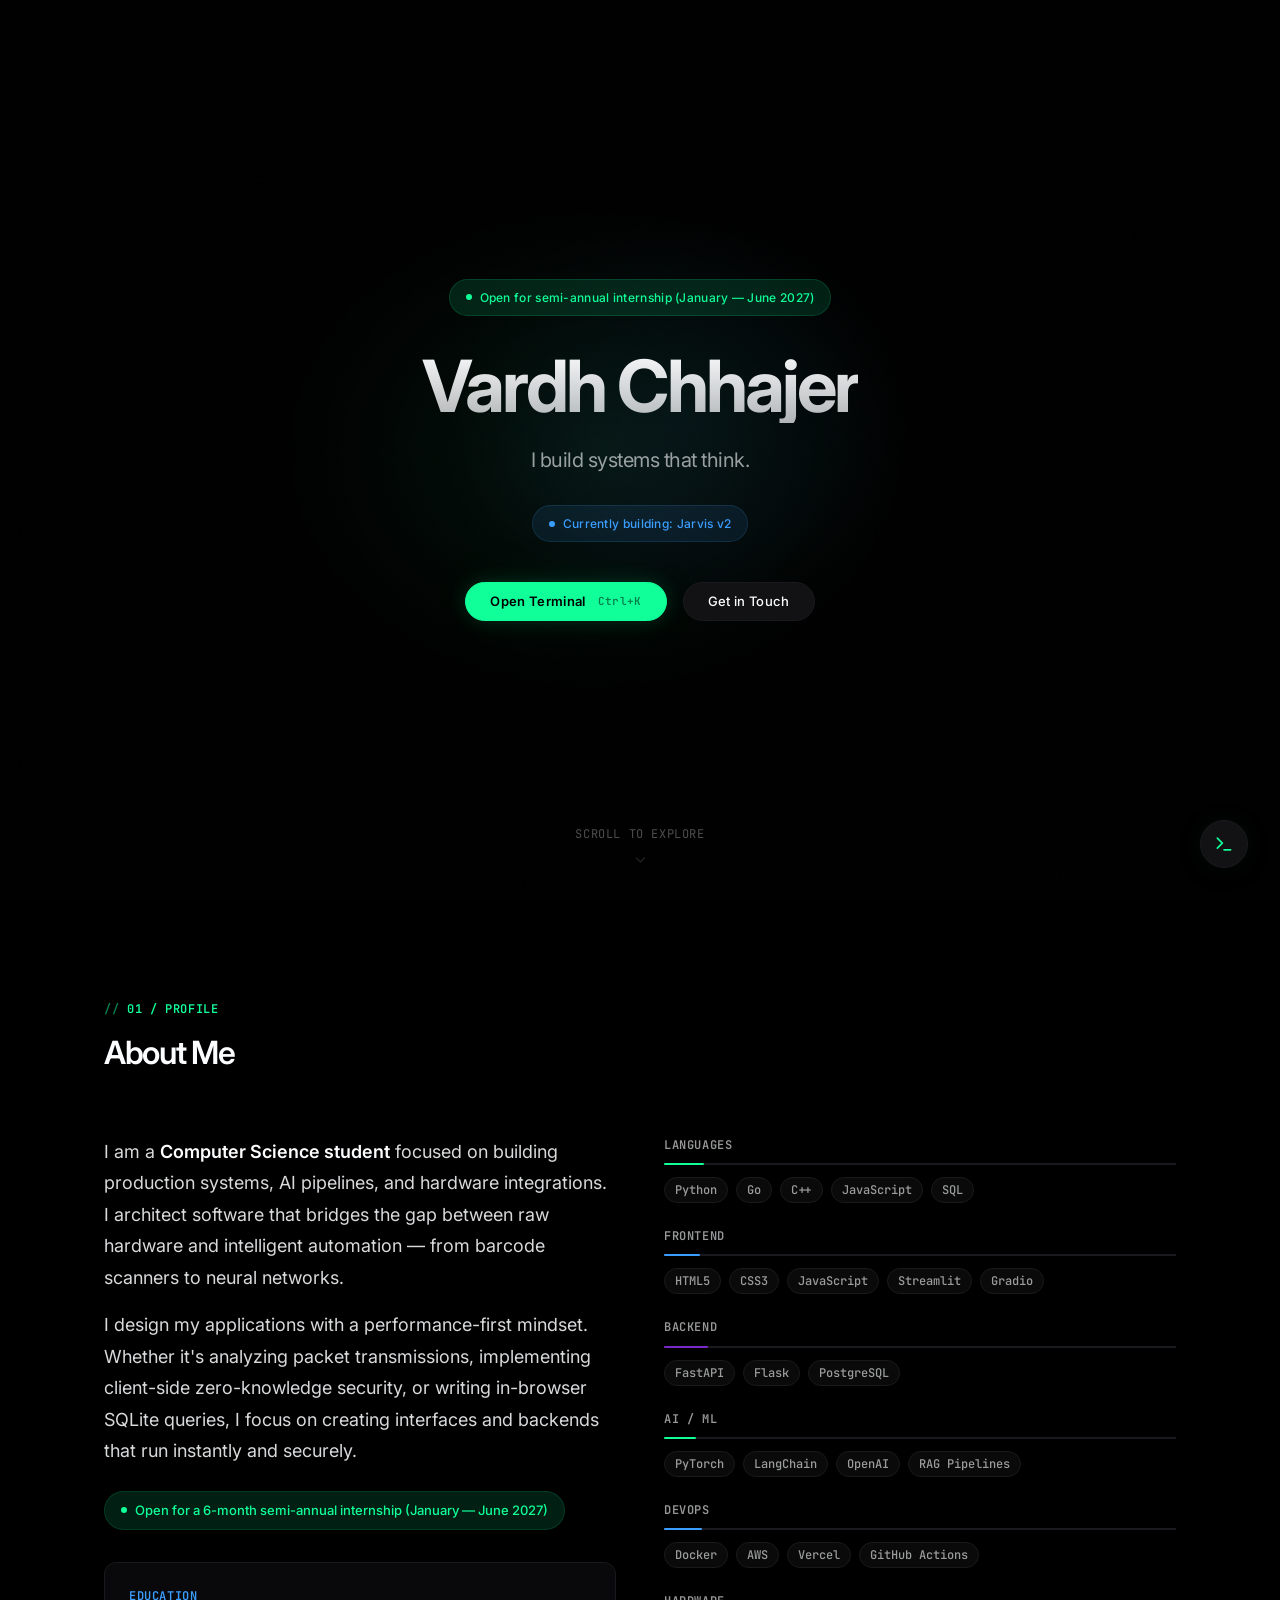
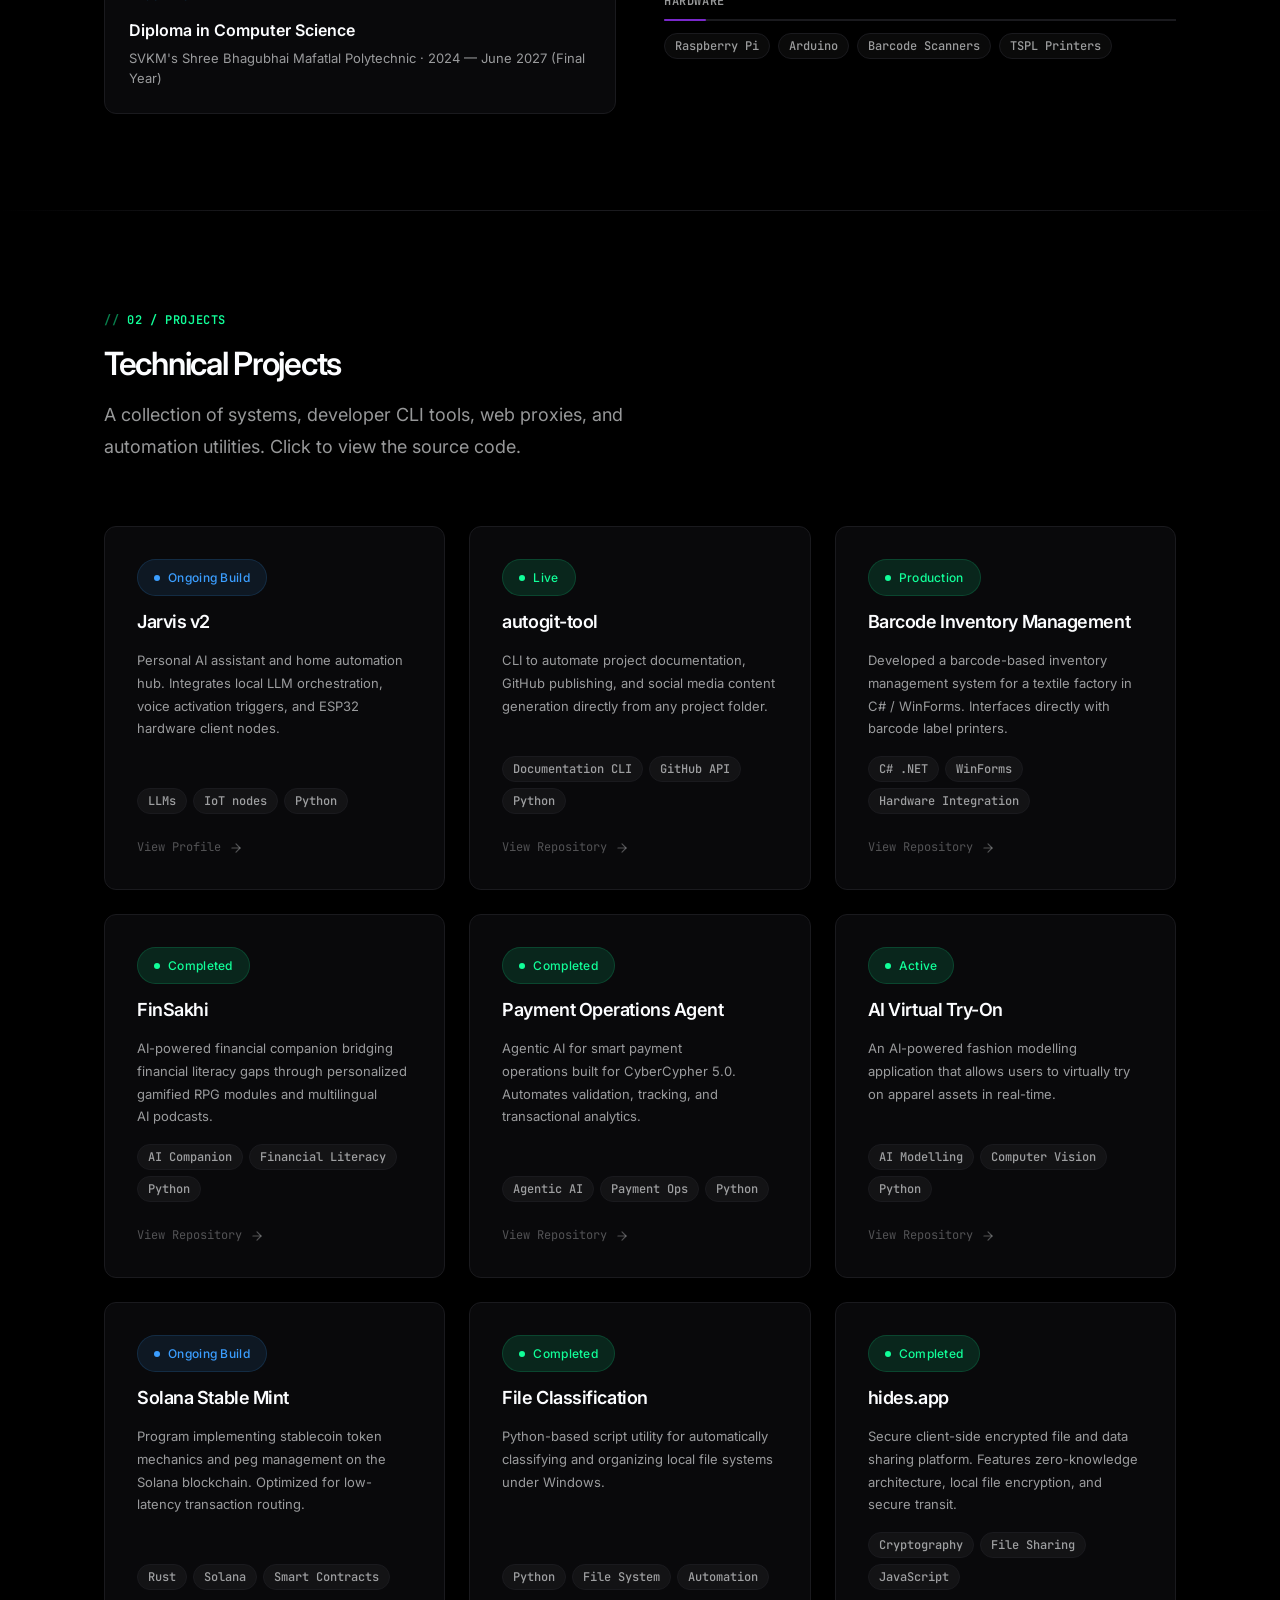
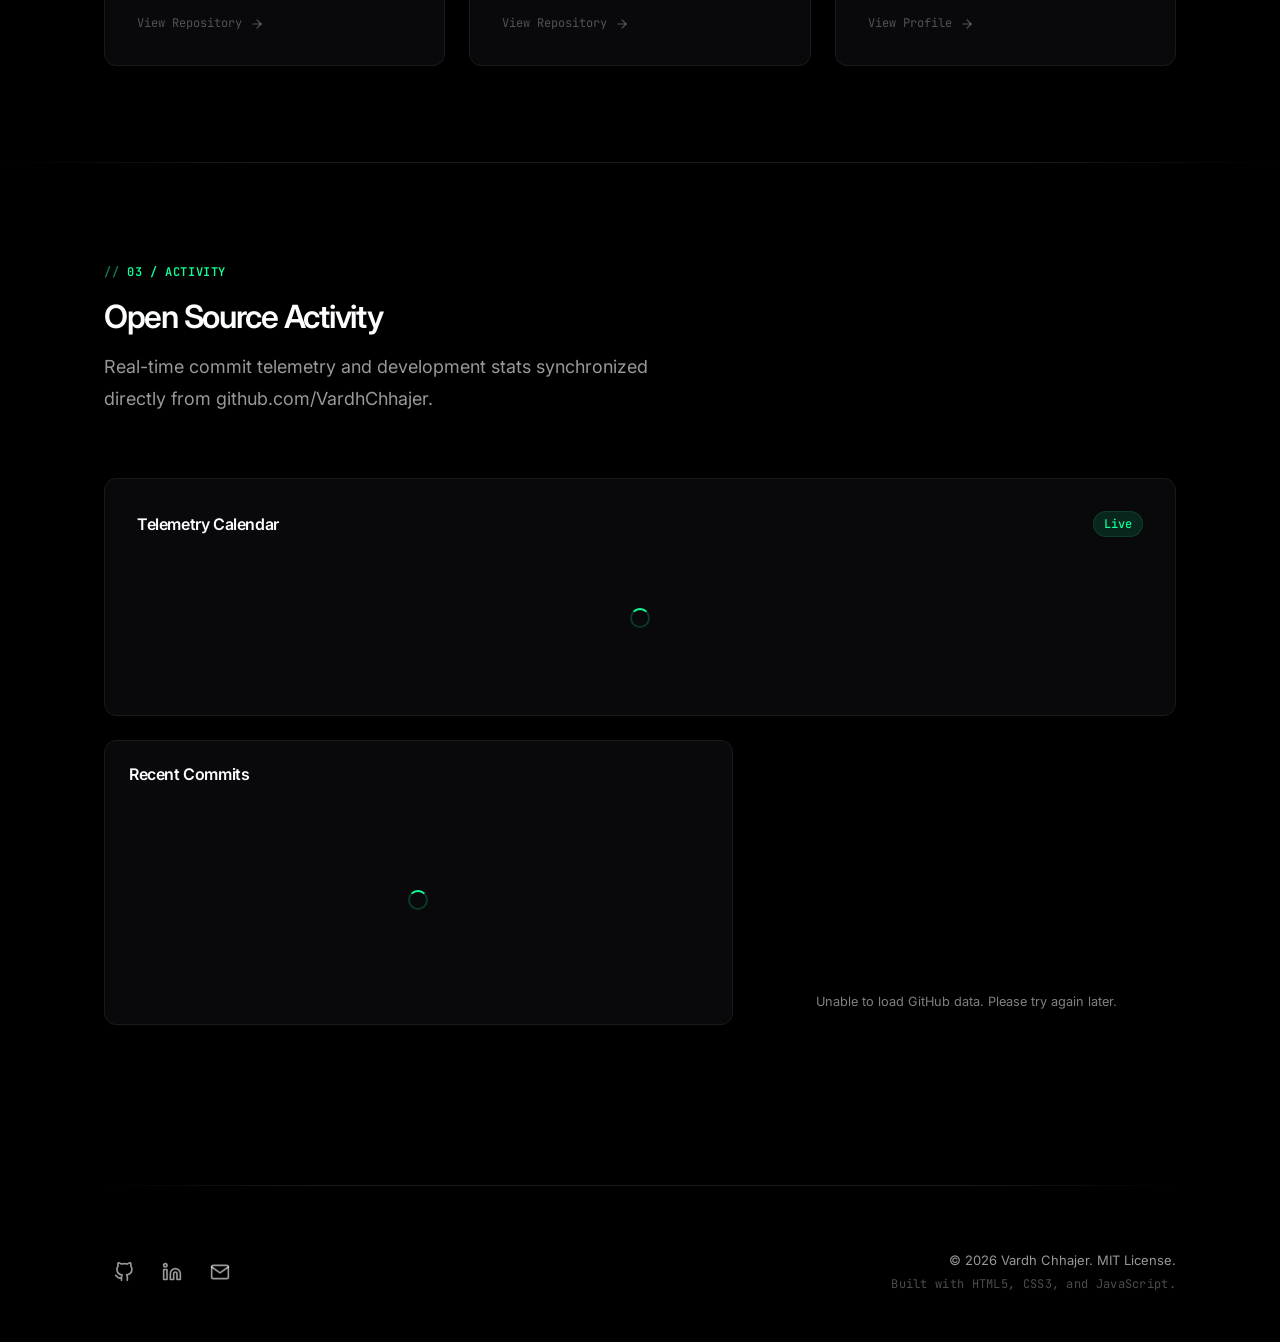
==== commit b1b07975: "Refactor skills, email, projects layout and optimize telemetry graph responsiveness" ====
--- a/index.html
+++ b/index.html
@@ -26,7 +26,7 @@
       "@type": "Person",
       "name": "Vardh Chhajer",
       "jobTitle": "Full-Stack Developer & Systems Builder",
-      "url": "https://vardh.dev",
+      "url": "https://vardh.me",
       "sameAs": [
         "https://github.com/VardhChhajer",
         "https://linkedin.com/in/vardh-chhajer"
@@ -61,7 +61,7 @@
           <span>Open Terminal</span>
           <span class="font-mono" style="opacity:0.5;font-size:0.85em;margin-left:4px">Ctrl+K</span>
         </button>
-        <a href="mailto:vardh@vardh.dev" class="btn btn-secondary">Get in Touch</a>
+        <a href="mailto:connect@vardh.me" class="btn btn-secondary">Get in Touch</a>
       </div>
     </div>
     
@@ -118,17 +118,16 @@
             <span class="tag">CSS3</span>
             <span class="tag">JavaScript</span>
             <span class="tag">Streamlit</span>
-            <span class="tag">Gadio</span>
+            <span class="tag">Gradio</span>
           </div>
         </div>
         
         <div class="skills__category animate-fade-in-up">
           <div class="skills__label">Backend</div>
           <div class="skills__list">
-            <span class="tag">Node.js</span>
             <span class="tag">FastAPI</span>
+            <span class="tag">Flask</span>
             <span class="tag">PostgreSQL</span>
-            <span class="tag">Redis</span>
           </div>
         </div>
 
@@ -138,7 +137,6 @@
             <span class="tag">PyTorch</span>
             <span class="tag">LangChain</span>
             <span class="tag">OpenAI</span>
-            <span class="tag">HuggingFace</span>
             <span class="tag">RAG Pipelines</span>
           </div>
         </div>
@@ -249,7 +247,7 @@
       <!-- Card 4: finsakhi -->
       <a href="https://github.com/vardhchhajer/finsakhi" target="_blank" rel="noopener" class="project-card animate-fade-in-up" data-delay="200">
         <div class="project-card__header">
-          <span class="status-badge project-card__status">Hackathon Winner</span>
+          <span class="status-badge project-card__status">Completed</span>
         </div>
         <h3 class="project-card__title">FinSakhi</h3>
         <p class="project-card__desc">
@@ -299,12 +297,12 @@
         </div>
         <h3 class="project-card__title">AI Virtual Try-On</h3>
         <p class="project-card__desc">
-          Generates a 6-digit OTP and sends it via Gmail SMTP to secure the backend authorization pipeline of the try-on tool.
-        </p>
-        <div class="project-card__tags">
-          <span class="tag">Python</span>
-          <span class="tag">SMTP</span>
-          <span class="tag">API Auth</span>
+          An AI-powered fashion modelling application that allows users to virtually try on apparel assets in real-time.
+        </p>
+        <div class="project-card__tags">
+          <span class="tag">AI Modelling</span>
+          <span class="tag">Computer Vision</span>
+          <span class="tag">Python</span>
         </div>
         <div class="project-card__link-hint">
           <span>View Repository</span>
@@ -361,22 +359,22 @@
         </div>
       </a>
 
-      <!-- Card 9: store-py -->
-      <a href="https://github.com/vardhchhajer/store-py" target="_blank" rel="noopener" class="project-card animate-fade-in-up" data-delay="450">
+      <!-- Card 9: hides.app -->
+      <a href="https://github.com/vardhchhajer" target="_blank" rel="noopener" class="project-card animate-fade-in-up" data-delay="450">
         <div class="project-card__header">
           <span class="status-badge project-card__status">Completed</span>
         </div>
-        <h3 class="project-card__title">store-py</h3>
-        <p class="project-card__desc">
-          Lightweight utility module to generate Code 128 barcode raster assets and serialize them as BytesIO byte streams.
-        </p>
-        <div class="project-card__tags">
-          <span class="tag">Python</span>
-          <span class="tag">Barcode rastering</span>
-          <span class="tag">Pip package</span>
-        </div>
-        <div class="project-card__link-hint">
-          <span>View Repository</span>
+        <h3 class="project-card__title">hides.app</h3>
+        <p class="project-card__desc">
+          Secure client-side encrypted file and data sharing platform. Features zero-knowledge architecture, local file encryption, and secure transit.
+        </p>
+        <div class="project-card__tags">
+          <span class="tag">Cryptography</span>
+          <span class="tag">File Sharing</span>
+          <span class="tag">JavaScript</span>
+        </div>
+        <div class="project-card__link-hint">
+          <span>View Profile</span>
           <svg viewBox="0 0 24 24" fill="none" stroke="currentColor" stroke-width="2" stroke-linecap="round" stroke-linejoin="round">
             <line x1="5" y1="12" x2="19" y2="12"></line>
             <polyline points="12 5 19 12 12 19"></polyline>
@@ -402,8 +400,10 @@
         <h3 class="text-md font-semibold">Telemetry Calendar</h3>
         <span class="tag tag--green">Live</span>
       </div>
-      <div data-github-heatmap style="min-height:130px" class="flex justify-center items-center">
-        <div class="animate-spin" style="width:20px;height:20px;border:2px solid rgba(17,255,153,0.2);border-top-color:var(--accent-green);border-radius:50%"></div>
+      <div style="overflow-x:auto;width:100%;-webkit-overflow-scrolling:touch">
+        <div data-github-heatmap style="min-height:130px;min-width:820px" class="flex justify-center items-center">
+          <div class="animate-spin" style="width:20px;height:20px;border:2px solid rgba(17,255,153,0.2);border-top-color:var(--accent-green);border-radius:50%"></div>
+        </div>
       </div>
     </div>
     
@@ -446,7 +446,7 @@
               <circle cx="4" cy="4" r="2"></circle>
             </svg>
           </a>
-          <a href="mailto:vardh@vardh.dev" class="footer__social-link" aria-label="Email">
+          <a href="mailto:connect@vardh.me" class="footer__social-link" aria-label="Email">
             <svg viewBox="0 0 24 24" fill="none" stroke="currentColor" stroke-width="2" stroke-linecap="round" stroke-linejoin="round">
               <path d="M4 4h16c1.1 0 2 .9 2 2v12c0 1.1-.9 2-2 2H4c-1.1 0-2-.9-2-2V6c0-1.1.9-2 2-2z"></path>
               <polyline points="22,6 12,13 2,6"></polyline>
--- a/css/globals.css
+++ b/css/globals.css
@@ -1,6 +1,6 @@
 /* ═══════════════════════════════════════════════════════════════
    PORTFOLIO DESIGN SYSTEM — globals.css
-   A premium dark design system for vardh.dev
+   A premium dark design system for vardh.me
    ═══════════════════════════════════════════════════════════════ */
 
 /* ── Font Loading ──────────────────────────────────────────── */
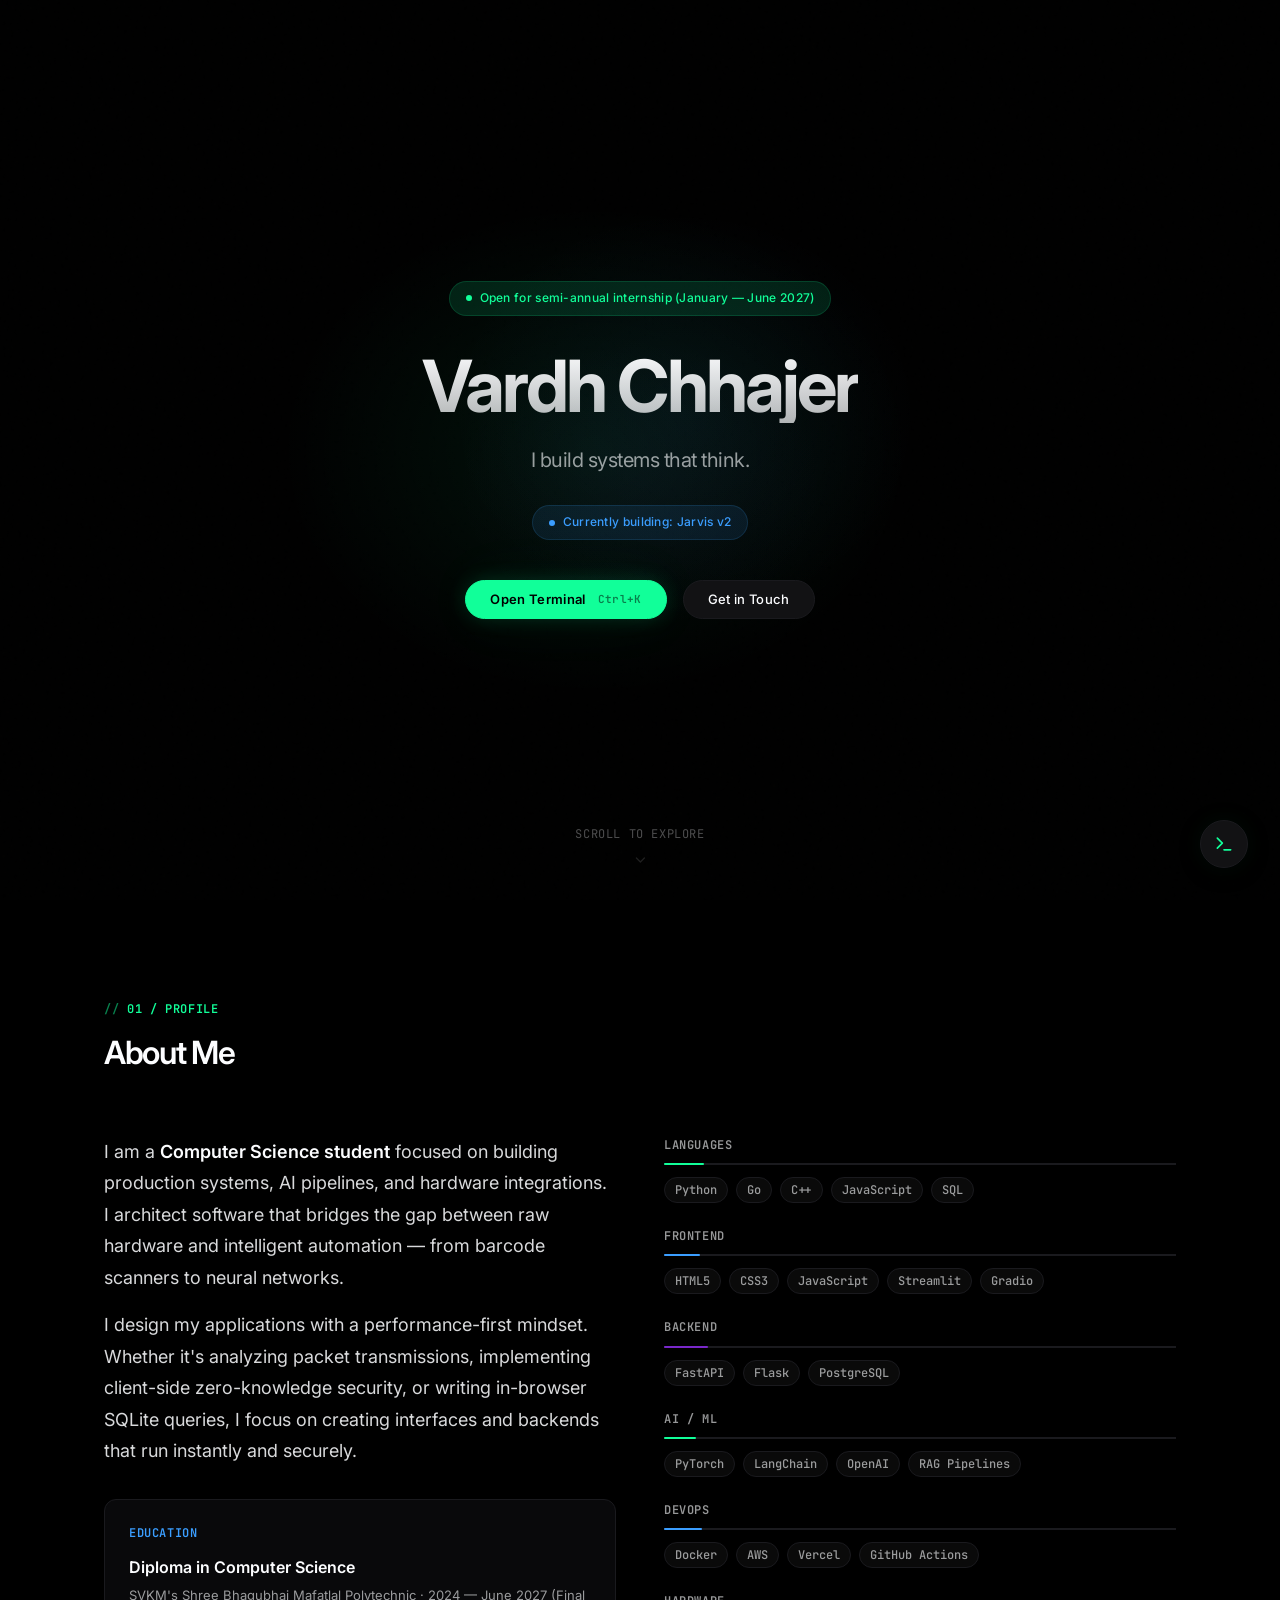
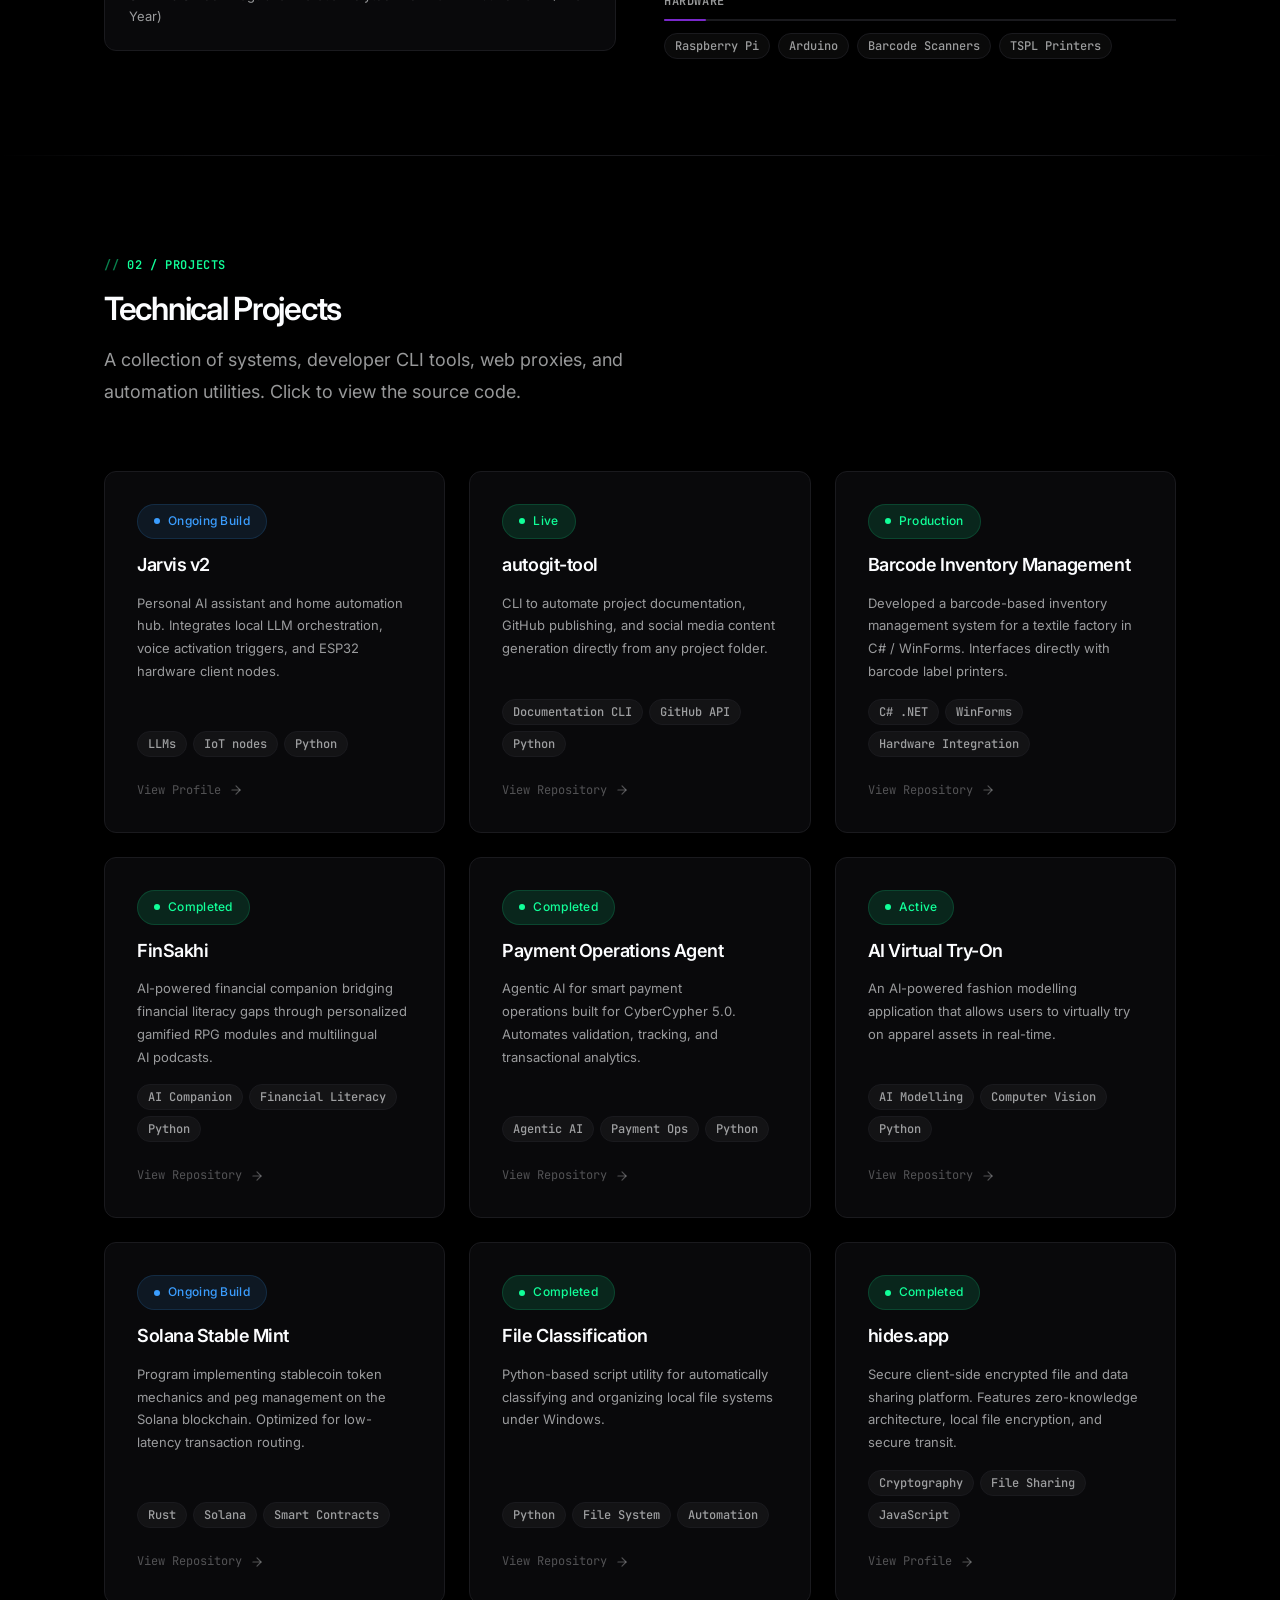
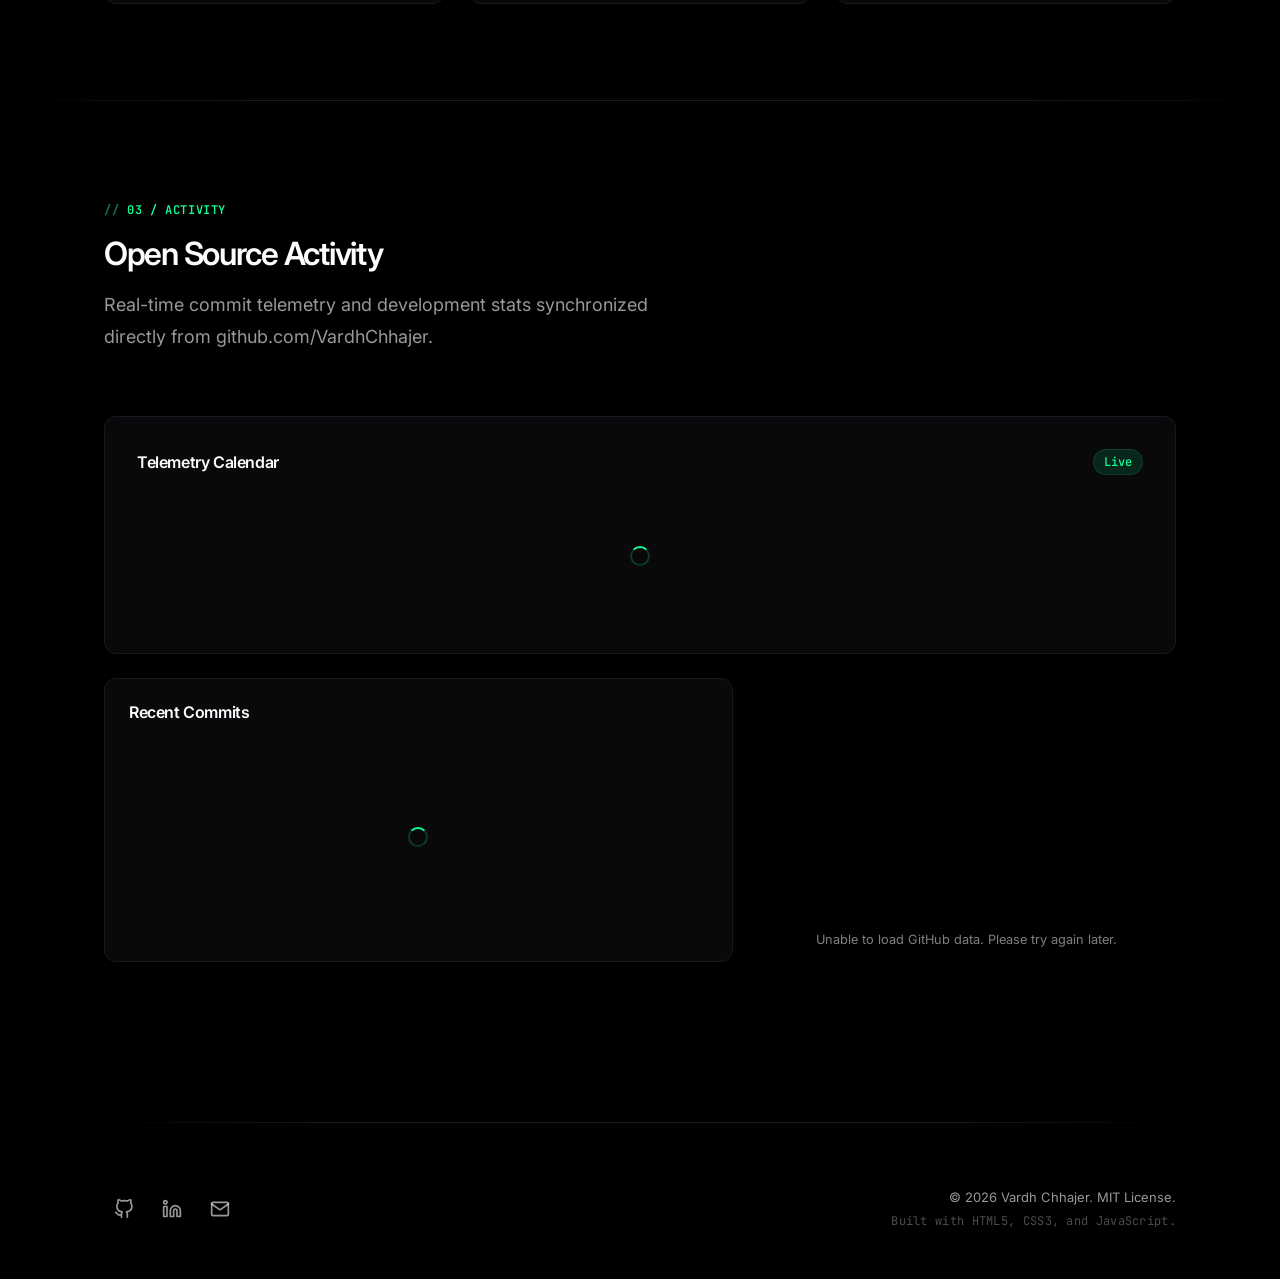
==== commit 78c78941: "Remove secondary availability badge from About section" ====
--- a/index.html
+++ b/index.html
@@ -88,10 +88,7 @@
         <p class="about__bio" style="margin-top:var(--space-md)">
           I design my applications with a performance-first mindset. Whether it's analyzing packet transmissions, implementing client-side zero-knowledge security, or writing in-browser SQLite queries, I focus on creating interfaces and backends that run instantly and securely.
         </p>
-        <div class="about__availability">
-          Open for a 6-month semi-annual internship (January — June 2027)
-        </div>
-        
+
         <div class="education-card animate-fade-in-up" data-delay="200" style="margin-top:var(--space-xl)">
           <div class="education-card__label">Education</div>
           <div class="education-card__degree">Diploma in Computer Science</div>
--- a/css/globals.css
+++ b/css/globals.css
@@ -392,6 +392,7 @@
   border: 1px solid rgba(17, 255, 153, 0.15);
   border-radius: var(--radius-full);
   letter-spacing: var(--tracking-wide);
+  line-height: 1.4;
 }
 
 .status-badge::before {
@@ -706,4 +707,18 @@
     padding: var(--space-sm) var(--space-xl);
     font-size: var(--text-sm);
   }
-}
+
+  .status-badge {
+    padding: var(--space-xs) var(--space-md);
+    font-size: 11px;
+    line-height: 1.35;
+    text-align: left;
+    display: inline-flex;
+    align-items: flex-start;
+    border-radius: 12px;
+  }
+
+  .status-badge::before {
+    margin-top: 5px;
+  }
+}
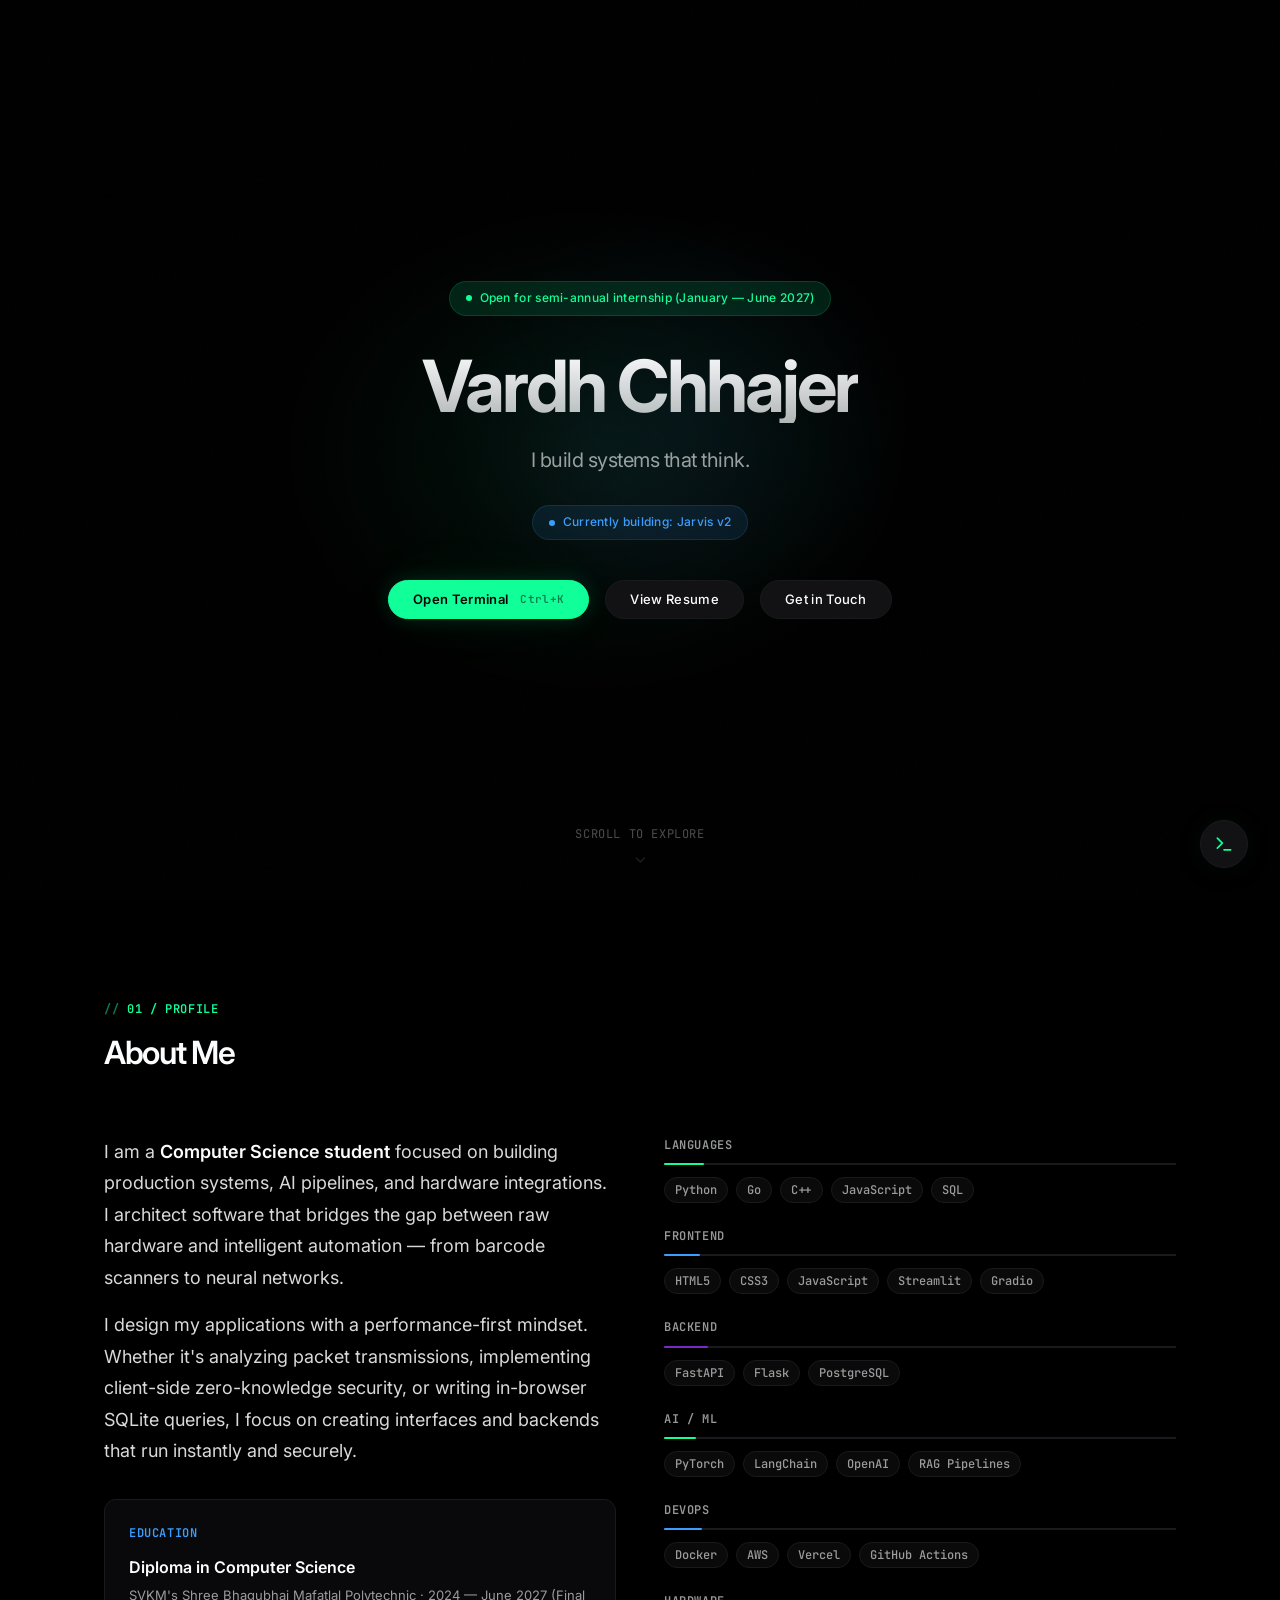
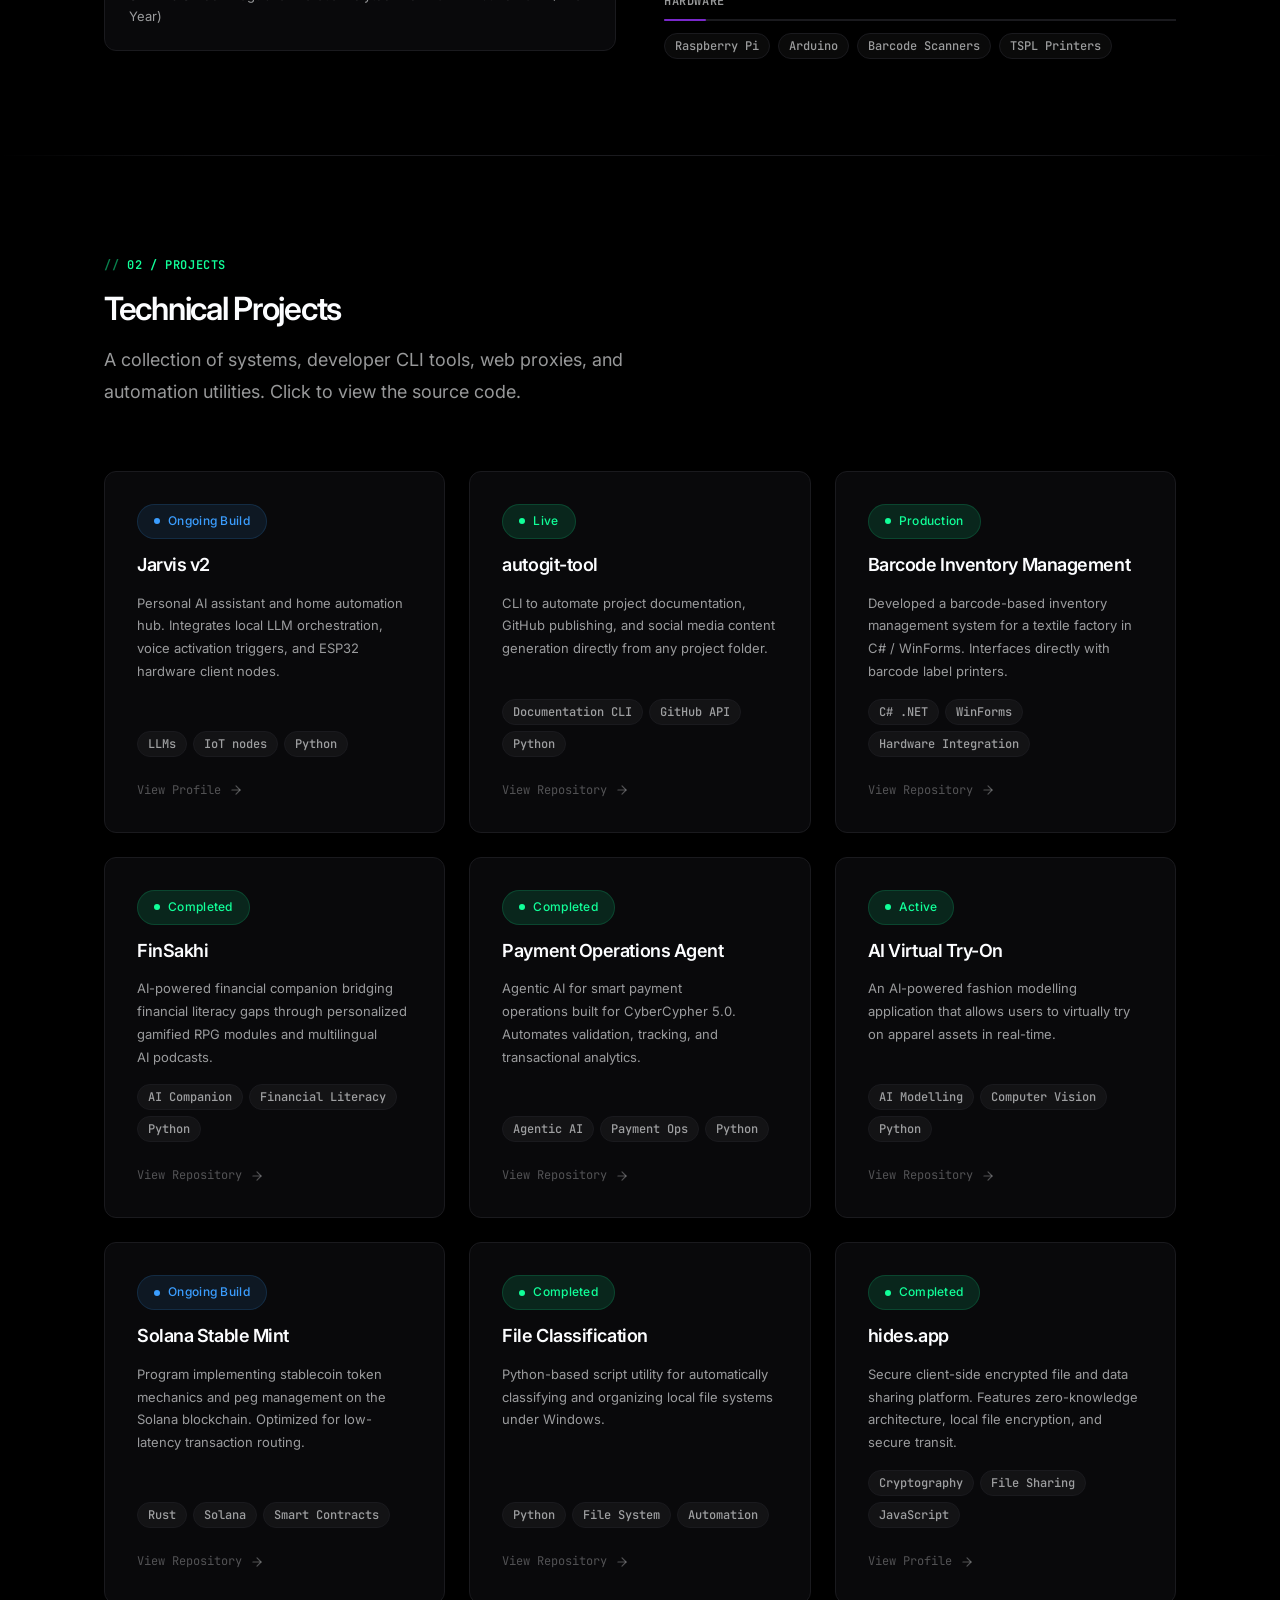
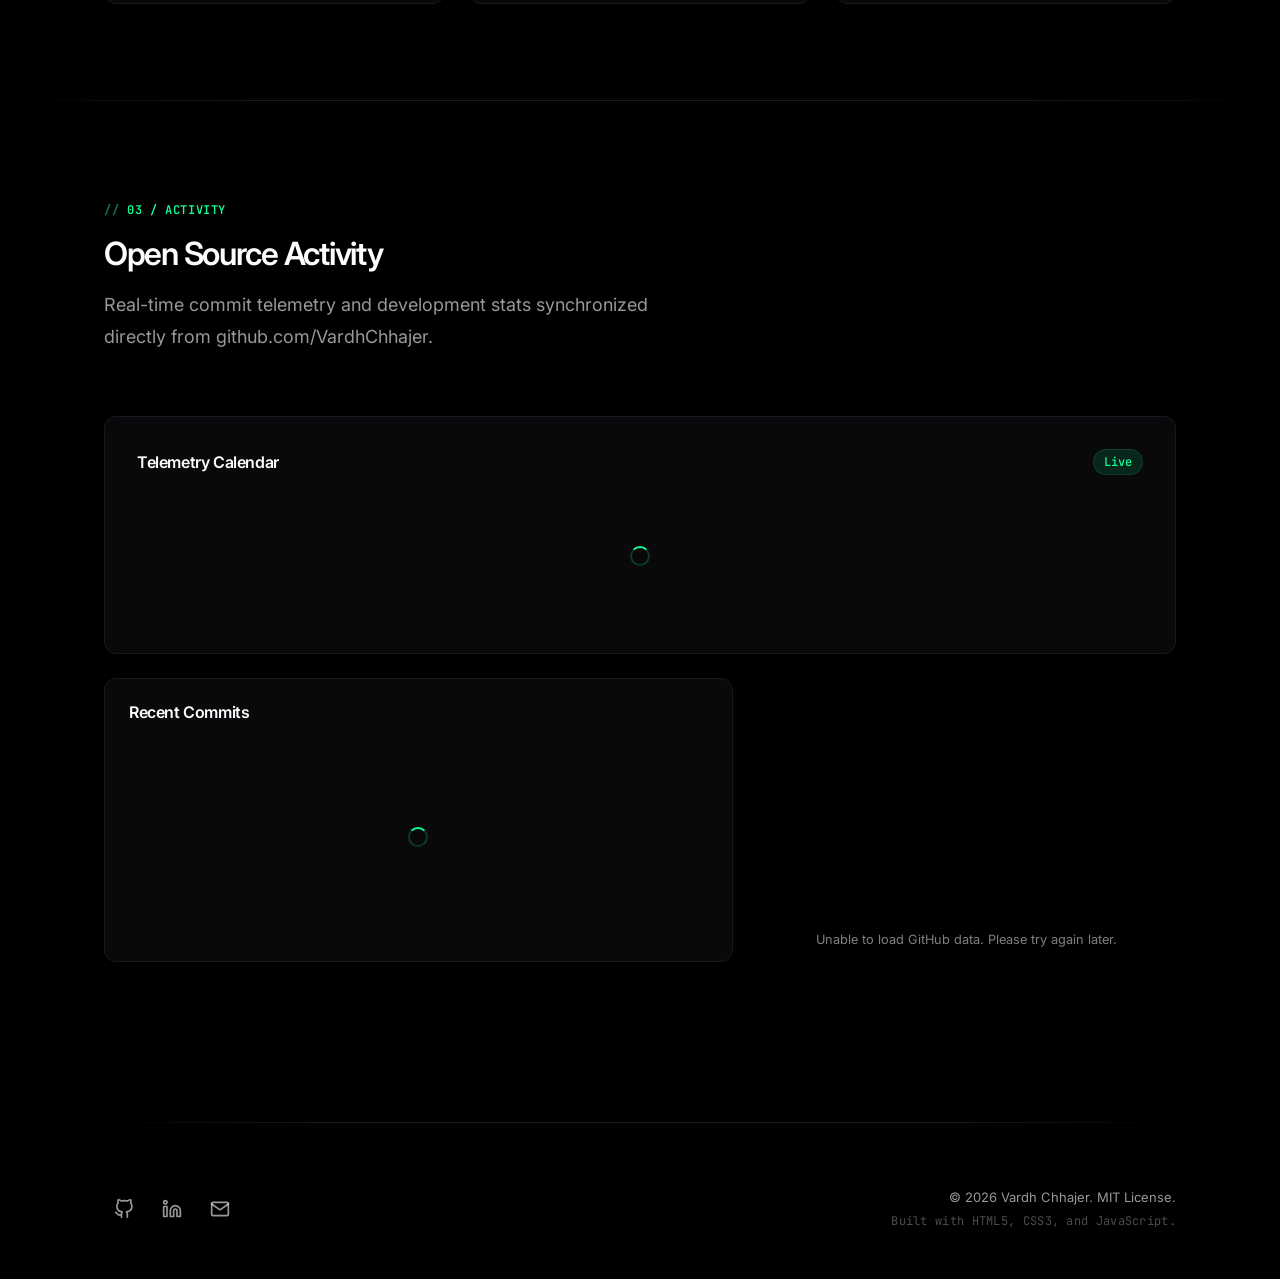
==== commit 0330a7e7: "Add View Resume button to Hero actions and terminal command, staging vardh_resume.pdf" ====
--- a/index.html
+++ b/index.html
@@ -61,6 +61,7 @@
           <span>Open Terminal</span>
           <span class="font-mono" style="opacity:0.5;font-size:0.85em;margin-left:4px">Ctrl+K</span>
         </button>
+        <a href="vardh_resume.pdf" target="_blank" rel="noopener" class="btn btn-secondary">View Resume</a>
         <a href="mailto:connect@vardh.me" class="btn btn-secondary">Get in Touch</a>
       </div>
     </div>
